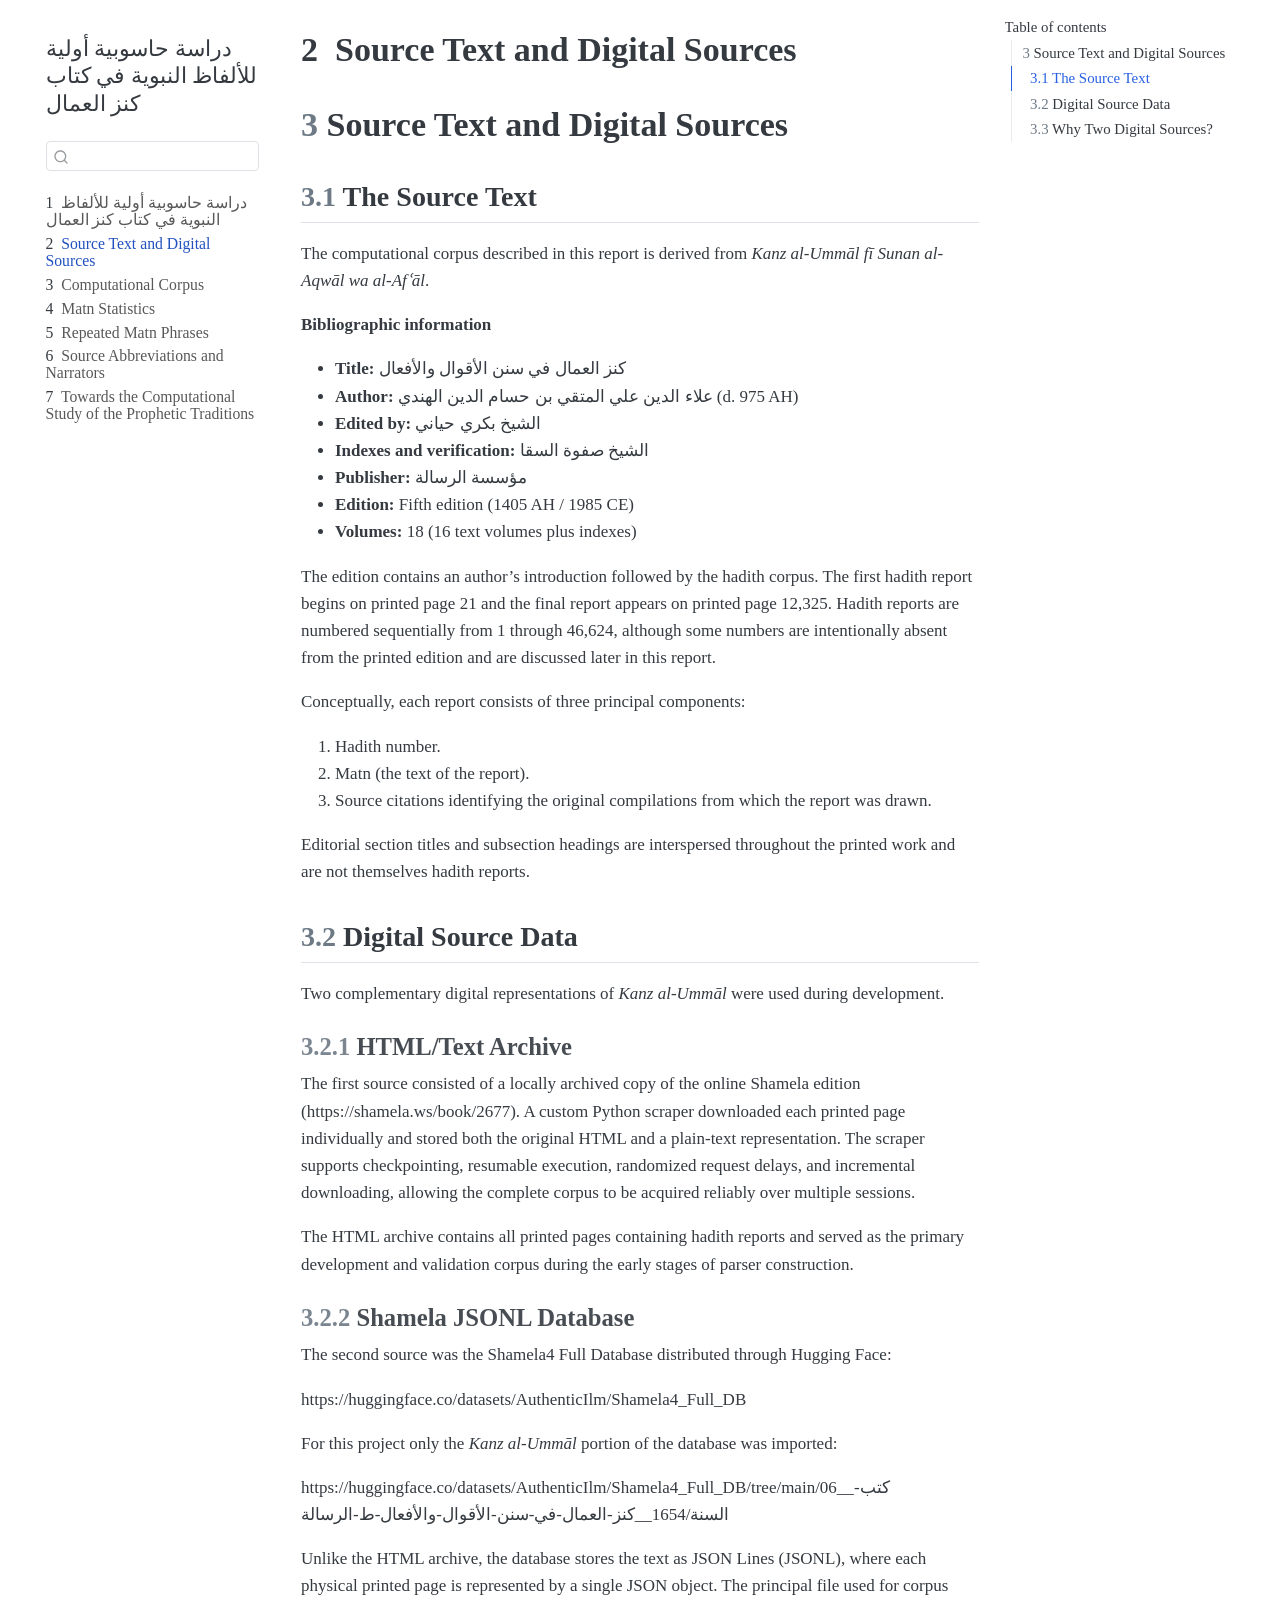
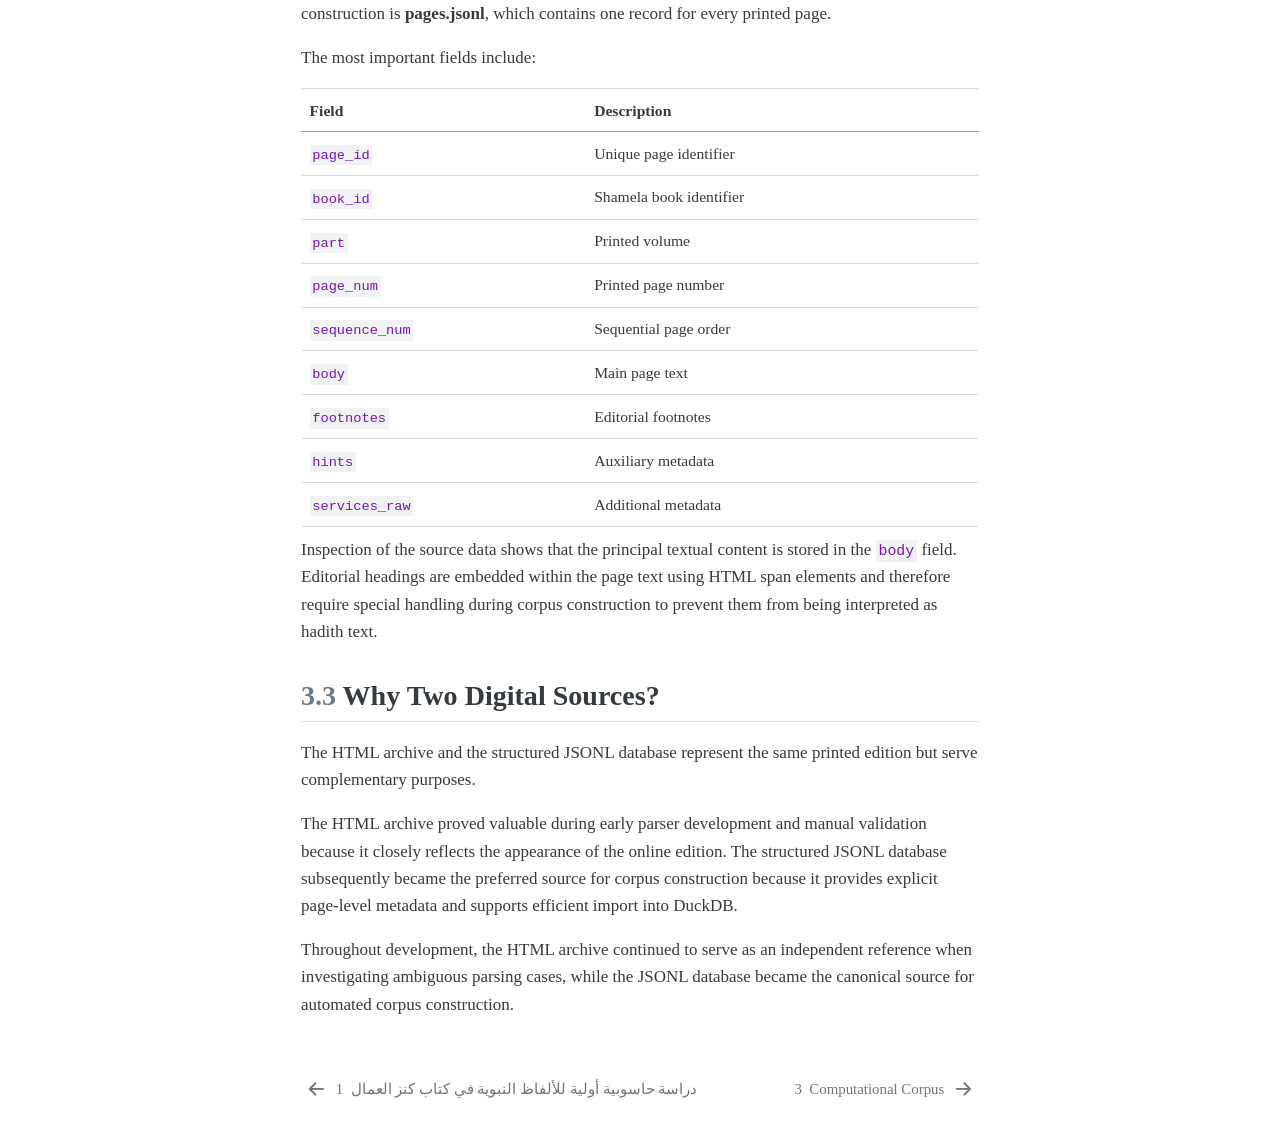
==== docs/01_source_text_and_digital_sources.html @ d4271dc7 "Move rendered site to docs with Quarto assets" ====
<!DOCTYPE html>
<html xmlns="http://www.w3.org/1999/xhtml" lang="en" xml:lang="en"><head>

<meta charset="utf-8">
<meta name="generator" content="quarto-1.9.37">

<meta name="viewport" content="width=device-width, initial-scale=1.0, user-scalable=yes">


<title>2&nbsp; Source Text and Digital Sources – دراسة حاسوبية أولية للألفاظ النبوية في كتاب كنز العمال</title>
<style>
/* Default styles provided by pandoc.
** See https://pandoc.org/MANUAL.html#variables-for-html for config info.
*/
code{white-space: pre-wrap;}
span.smallcaps{font-variant: small-caps;}
div.columns{display: flex; gap: min(4vw, 1.5em);}
div.column{flex: auto; overflow-x: auto;}
div.hanging-indent{margin-left: 1.5em; text-indent: -1.5em;}
ul.task-list{list-style: none;}
ul.task-list li input[type="checkbox"] {
  width: 0.8em;
  margin: 0 0.8em 0.2em -1em; /* quarto-specific, see https://github.com/quarto-dev/quarto-cli/issues/4556 */ 
  vertical-align: middle;
}
</style>


<script src="site_libs/quarto-nav/quarto-nav.js"></script>
<script src="site_libs/quarto-nav/headroom.min.js"></script>
<script src="site_libs/clipboard/clipboard.min.js"></script>
<script src="site_libs/quarto-search/autocomplete.umd.js"></script>
<script src="site_libs/quarto-search/fuse.min.js"></script>
<script src="site_libs/quarto-search/quarto-search.js"></script>
<meta name="quarto:offset" content="./">
<link href="./02_computational_corpus.html" rel="next">
<link href="./index.html" rel="prev">
<script src="site_libs/quarto-html/quarto.js" type="module"></script>
<script src="site_libs/quarto-html/tabsets/tabsets.js" type="module"></script>
<script src="site_libs/quarto-html/popper.min.js"></script>
<script src="site_libs/quarto-html/tippy.umd.min.js"></script>
<script src="site_libs/quarto-html/anchor.min.js"></script>
<link href="site_libs/quarto-html/tippy.css" rel="stylesheet">
<link href="site_libs/quarto-html/quarto-syntax-highlighting-7f8f88aac4f3542376d5c11b86a4c14d.css" rel="stylesheet" id="quarto-text-highlighting-styles">
<script src="site_libs/bootstrap/bootstrap.min.js"></script>
<link href="site_libs/bootstrap/bootstrap-icons.css" rel="stylesheet">
<link href="site_libs/bootstrap/bootstrap-9e3e5b9121e68b3f077afb32f2c64d95.min.css" rel="stylesheet" append-hash="true" id="quarto-bootstrap" data-mode="light">
<script id="quarto-search-options" type="application/json">{
  "location": "sidebar",
  "copy-button": false,
  "collapse-after": 3,
  "panel-placement": "start",
  "type": "textbox",
  "limit": 50,
  "keyboard-shortcut": [
    "f",
    "/",
    "s"
  ],
  "show-item-context": false,
  "language": {
    "search-no-results-text": "No results",
    "search-matching-documents-text": "matching documents",
    "search-copy-link-title": "Copy link to search",
    "search-hide-matches-text": "Hide additional matches",
    "search-more-match-text": "more match in this document",
    "search-more-matches-text": "more matches in this document",
    "search-clear-button-title": "Clear",
    "search-text-placeholder": "",
    "search-detached-cancel-button-title": "Cancel",
    "search-submit-button-title": "Submit",
    "search-label": "Search"
  }
}</script>


<link rel="stylesheet" href="styles.css">
</head>

<body class="nav-sidebar floating quarto-light">

<div id="quarto-search-results"></div>
  <header id="quarto-header" class="headroom fixed-top">
  <nav class="quarto-secondary-nav">
    <div class="container-fluid d-flex">
      <button type="button" class="quarto-btn-toggle btn" data-bs-toggle="collapse" role="button" data-bs-target=".quarto-sidebar-collapse-item" aria-controls="quarto-sidebar" aria-expanded="false" aria-label="Toggle sidebar navigation" onclick="if (window.quartoToggleHeadroom) { window.quartoToggleHeadroom(); }">
        <i class="bi bi-layout-text-sidebar-reverse"></i>
      </button>
        <nav class="quarto-page-breadcrumbs" aria-label="breadcrumb"><ol class="breadcrumb"><li class="breadcrumb-item"><a href="./01_source_text_and_digital_sources.html"><span class="chapter-number">2</span>&nbsp; <span class="chapter-title">Source Text and Digital Sources</span></a></li></ol></nav>
        <a class="flex-grow-1" role="navigation" data-bs-toggle="collapse" data-bs-target=".quarto-sidebar-collapse-item" aria-controls="quarto-sidebar" aria-expanded="false" aria-label="Toggle sidebar navigation" onclick="if (window.quartoToggleHeadroom) { window.quartoToggleHeadroom(); }">      
        </a>
      <button type="button" class="btn quarto-search-button" aria-label="Search" onclick="window.quartoOpenSearch();">
        <i class="bi bi-search"></i>
      </button>
    </div>
  </nav>
</header>
<!-- content -->
<div id="quarto-content" class="quarto-container page-columns page-rows-contents page-layout-article">
<!-- sidebar -->
  <nav id="quarto-sidebar" class="sidebar collapse collapse-horizontal quarto-sidebar-collapse-item sidebar-navigation floating overflow-auto">
    <div class="pt-lg-2 mt-2 text-left sidebar-header">
    <div class="sidebar-title mb-0 py-0">
      <a href="./">دراسة حاسوبية أولية للألفاظ النبوية في كتاب كنز العمال</a> 
    </div>
      </div>
        <div class="mt-2 flex-shrink-0 align-items-center">
        <div class="sidebar-search">
        <div id="quarto-search" class="" title="Search"></div>
        </div>
        </div>
    <div class="sidebar-menu-container"> 
    <ul class="list-unstyled mt-1">
        <li class="sidebar-item">
  <div class="sidebar-item-container"> 
  <a href="./index.html" class="sidebar-item-text sidebar-link">
 <span class="menu-text"><span class="chapter-number">1</span>&nbsp; <span class="chapter-title">دراسة حاسوبية أولية للألفاظ النبوية في كتاب كنز العمال</span></span></a>
  </div>
</li>
        <li class="sidebar-item">
  <div class="sidebar-item-container"> 
  <a href="./01_source_text_and_digital_sources.html" class="sidebar-item-text sidebar-link active">
 <span class="menu-text"><span class="chapter-number">2</span>&nbsp; <span class="chapter-title">Source Text and Digital Sources</span></span></a>
  </div>
</li>
        <li class="sidebar-item">
  <div class="sidebar-item-container"> 
  <a href="./02_computational_corpus.html" class="sidebar-item-text sidebar-link">
 <span class="menu-text"><span class="chapter-number">3</span>&nbsp; <span class="chapter-title">Computational Corpus</span></span></a>
  </div>
</li>
        <li class="sidebar-item">
  <div class="sidebar-item-container"> 
  <a href="./03_matn_stats.html" class="sidebar-item-text sidebar-link">
 <span class="menu-text"><span class="chapter-number">4</span>&nbsp; <span class="chapter-title">Matn Statistics</span></span></a>
  </div>
</li>
        <li class="sidebar-item">
  <div class="sidebar-item-container"> 
  <a href="./04_repeated_phrases.html" class="sidebar-item-text sidebar-link">
 <span class="menu-text"><span class="chapter-number">5</span>&nbsp; <span class="chapter-title">Repeated Matn Phrases</span></span></a>
  </div>
</li>
        <li class="sidebar-item">
  <div class="sidebar-item-container"> 
  <a href="./05_source_narrator.html" class="sidebar-item-text sidebar-link">
 <span class="menu-text"><span class="chapter-number">6</span>&nbsp; <span class="chapter-title">Source Abbreviations and Narrators</span></span></a>
  </div>
</li>
        <li class="sidebar-item">
  <div class="sidebar-item-container"> 
  <a href="./06_towards_computational_study_prophetic_traditions.html" class="sidebar-item-text sidebar-link">
 <span class="menu-text"><span class="chapter-number">7</span>&nbsp; <span class="chapter-title">Towards the Computational Study of the Prophetic Traditions</span></span></a>
  </div>
</li>
    </ul>
    </div>
</nav>
<div id="quarto-sidebar-glass" class="quarto-sidebar-collapse-item" data-bs-toggle="collapse" data-bs-target=".quarto-sidebar-collapse-item"></div>
<!-- margin-sidebar -->
    <div id="quarto-margin-sidebar" class="sidebar margin-sidebar">
        <nav id="TOC" role="doc-toc" class="toc-active">
    <h2 id="toc-title">Table of contents</h2>
   
  <ul>
  <li><a href="#source-text-and-digital-sources" id="toc-source-text-and-digital-sources" class="nav-link active" data-scroll-target="#source-text-and-digital-sources"><span class="header-section-number">3</span> Source Text and Digital Sources</a>
  <ul class="collapse">
  <li><a href="#the-source-text" id="toc-the-source-text" class="nav-link" data-scroll-target="#the-source-text"><span class="header-section-number">3.1</span> The Source Text</a></li>
  <li><a href="#digital-source-data" id="toc-digital-source-data" class="nav-link" data-scroll-target="#digital-source-data"><span class="header-section-number">3.2</span> Digital Source Data</a>
  <ul class="collapse">
  <li><a href="#htmltext-archive" id="toc-htmltext-archive" class="nav-link" data-scroll-target="#htmltext-archive"><span class="header-section-number">3.2.1</span> HTML/Text Archive</a></li>
  <li><a href="#shamela-jsonl-database" id="toc-shamela-jsonl-database" class="nav-link" data-scroll-target="#shamela-jsonl-database"><span class="header-section-number">3.2.2</span> Shamela JSONL Database</a></li>
  </ul></li>
  <li><a href="#why-two-digital-sources" id="toc-why-two-digital-sources" class="nav-link" data-scroll-target="#why-two-digital-sources"><span class="header-section-number">3.3</span> Why Two Digital Sources?</a></li>
  </ul></li>
  </ul>
</nav>
    </div>
<!-- main -->
<main class="content" id="quarto-document-content">

<header id="title-block-header" class="quarto-title-block default">
<div class="quarto-title">
<h1 class="title"><span class="chapter-number">2</span>&nbsp; <span class="chapter-title">Source Text and Digital Sources</span></h1>
</div>



<div class="quarto-title-meta">

    
  
    
  </div>
  


</header>


<section id="source-text-and-digital-sources" class="level1" data-number="3">
<h1 data-number="3"><span class="header-section-number">3</span> Source Text and Digital Sources</h1>
<section id="the-source-text" class="level2" data-number="3.1">
<h2 data-number="3.1" class="anchored" data-anchor-id="the-source-text"><span class="header-section-number">3.1</span> The Source Text</h2>
<p>The computational corpus described in this report is derived from <em>Kanz al-Ummāl fī Sunan al-Aqwāl wa al-Afʿāl</em>.</p>
<p><strong>Bibliographic information</strong></p>
<ul>
<li><strong>Title:</strong> كنز العمال في سنن الأقوال والأفعال</li>
<li><strong>Author:</strong> علاء الدين علي المتقي بن حسام الدين الهندي (d.&nbsp;975 AH)</li>
<li><strong>Edited by:</strong> الشيخ بكري حياني</li>
<li><strong>Indexes and verification:</strong> الشيخ صفوة السقا</li>
<li><strong>Publisher:</strong> مؤسسة الرسالة</li>
<li><strong>Edition:</strong> Fifth edition (1405 AH / 1985 CE)</li>
<li><strong>Volumes:</strong> 18 (16 text volumes plus indexes)</li>
</ul>
<p>The edition contains an author’s introduction followed by the hadith corpus. The first hadith report begins on printed page 21 and the final report appears on printed page 12,325. Hadith reports are numbered sequentially from 1 through 46,624, although some numbers are intentionally absent from the printed edition and are discussed later in this report.</p>
<p>Conceptually, each report consists of three principal components:</p>
<ol type="1">
<li>Hadith number.</li>
<li>Matn (the text of the report).</li>
<li>Source citations identifying the original compilations from which the report was drawn.</li>
</ol>
<p>Editorial section titles and subsection headings are interspersed throughout the printed work and are not themselves hadith reports.</p>
</section>
<section id="digital-source-data" class="level2" data-number="3.2">
<h2 data-number="3.2" class="anchored" data-anchor-id="digital-source-data"><span class="header-section-number">3.2</span> Digital Source Data</h2>
<p>Two complementary digital representations of <em>Kanz al-Ummāl</em> were used during development.</p>
<section id="htmltext-archive" class="level3" data-number="3.2.1">
<h3 data-number="3.2.1" class="anchored" data-anchor-id="htmltext-archive"><span class="header-section-number">3.2.1</span> HTML/Text Archive</h3>
<p>The first source consisted of a locally archived copy of the online Shamela edition (https://shamela.ws/book/2677). A custom Python scraper downloaded each printed page individually and stored both the original HTML and a plain-text representation. The scraper supports checkpointing, resumable execution, randomized request delays, and incremental downloading, allowing the complete corpus to be acquired reliably over multiple sessions.</p>
<p>The HTML archive contains all printed pages containing hadith reports and served as the primary development and validation corpus during the early stages of parser construction.</p>
</section>
<section id="shamela-jsonl-database" class="level3" data-number="3.2.2">
<h3 data-number="3.2.2" class="anchored" data-anchor-id="shamela-jsonl-database"><span class="header-section-number">3.2.2</span> Shamela JSONL Database</h3>
<p>The second source was the Shamela4 Full Database distributed through Hugging Face:</p>
<p>https://huggingface.co/datasets/AuthenticIlm/Shamela4_Full_DB</p>
<p>For this project only the <em>Kanz al-Ummāl</em> portion of the database was imported:</p>
<p>https://huggingface.co/datasets/AuthenticIlm/Shamela4_Full_DB/tree/main/06__كتب-السنة/1654__كنز-العمال-في-سنن-الأقوال-والأفعال-ط-الرسالة</p>
<p>Unlike the HTML archive, the database stores the text as JSON Lines (JSONL), where each physical printed page is represented by a single JSON object. The principal file used for corpus construction is <strong>pages.jsonl</strong>, which contains one record for every printed page.</p>
<p>The most important fields include:</p>
<table class="caption-top table">
<thead>
<tr class="header">
<th>Field</th>
<th>Description</th>
</tr>
</thead>
<tbody>
<tr class="odd">
<td><code>page_id</code></td>
<td>Unique page identifier</td>
</tr>
<tr class="even">
<td><code>book_id</code></td>
<td>Shamela book identifier</td>
</tr>
<tr class="odd">
<td><code>part</code></td>
<td>Printed volume</td>
</tr>
<tr class="even">
<td><code>page_num</code></td>
<td>Printed page number</td>
</tr>
<tr class="odd">
<td><code>sequence_num</code></td>
<td>Sequential page order</td>
</tr>
<tr class="even">
<td><code>body</code></td>
<td>Main page text</td>
</tr>
<tr class="odd">
<td><code>footnotes</code></td>
<td>Editorial footnotes</td>
</tr>
<tr class="even">
<td><code>hints</code></td>
<td>Auxiliary metadata</td>
</tr>
<tr class="odd">
<td><code>services_raw</code></td>
<td>Additional metadata</td>
</tr>
</tbody>
</table>
<p>Inspection of the source data shows that the principal textual content is stored in the <code>body</code> field. Editorial headings are embedded within the page text using HTML span elements and therefore require special handling during corpus construction to prevent them from being interpreted as hadith text.</p>
</section>
</section>
<section id="why-two-digital-sources" class="level2" data-number="3.3">
<h2 data-number="3.3" class="anchored" data-anchor-id="why-two-digital-sources"><span class="header-section-number">3.3</span> Why Two Digital Sources?</h2>
<p>The HTML archive and the structured JSONL database represent the same printed edition but serve complementary purposes.</p>
<p>The HTML archive proved valuable during early parser development and manual validation because it closely reflects the appearance of the online edition. The structured JSONL database subsequently became the preferred source for corpus construction because it provides explicit page-level metadata and supports efficient import into DuckDB.</p>
<p>Throughout development, the HTML archive continued to serve as an independent reference when investigating ambiguous parsing cases, while the JSONL database became the canonical source for automated corpus construction.</p>


</section>
</section>

</main> <!-- /main -->
<script id="quarto-html-after-body" type="application/javascript">
  window.document.addEventListener("DOMContentLoaded", function (event) {
    const icon = "";
    const anchorJS = new window.AnchorJS();
    anchorJS.options = {
      placement: 'right',
      icon: icon
    };
    anchorJS.add('.anchored');
    const isCodeAnnotation = (el) => {
      for (const clz of el.classList) {
        if (clz.startsWith('code-annotation-')) {                     
          return true;
        }
      }
      return false;
    }
    const onCopySuccess = function(e) {
      // button target
      const button = e.trigger;
      // don't keep focus
      button.blur();
      // flash "checked"
      button.classList.add('code-copy-button-checked');
      var currentTitle = button.getAttribute("title");
      button.setAttribute("title", "Copied!");
      let tooltip;
      if (window.bootstrap) {
        button.setAttribute("data-bs-toggle", "tooltip");
        button.setAttribute("data-bs-placement", "left");
        button.setAttribute("data-bs-title", "Copied!");
        tooltip = new bootstrap.Tooltip(button, 
          { trigger: "manual", 
            customClass: "code-copy-button-tooltip",
            offset: [0, -8]});
        tooltip.show();    
      }
      setTimeout(function() {
        if (tooltip) {
          tooltip.hide();
          button.removeAttribute("data-bs-title");
          button.removeAttribute("data-bs-toggle");
          button.removeAttribute("data-bs-placement");
        }
        button.setAttribute("title", currentTitle);
        button.classList.remove('code-copy-button-checked');
      }, 1000);
      // clear code selection
      e.clearSelection();
    }
    const getTextToCopy = function(trigger) {
      const outerScaffold = trigger.parentElement.cloneNode(true);
      const codeEl = outerScaffold.querySelector('code');
      for (const childEl of codeEl.children) {
        if (isCodeAnnotation(childEl)) {
          childEl.remove();
        }
      }
      return codeEl.innerText;
    }
    const clipboard = new window.ClipboardJS('.code-copy-button:not([data-in-quarto-modal])', {
      text: getTextToCopy
    });
    clipboard.on('success', onCopySuccess);
    if (window.document.getElementById('quarto-embedded-source-code-modal')) {
      const clipboardModal = new window.ClipboardJS('.code-copy-button[data-in-quarto-modal]', {
        text: getTextToCopy,
        container: window.document.getElementById('quarto-embedded-source-code-modal')
      });
      clipboardModal.on('success', onCopySuccess);
    }
      var localhostRegex = new RegExp(/^(?:http|https):\/\/localhost\:?[0-9]*\//);
      var mailtoRegex = new RegExp(/^mailto:/);
        var filterRegex = new RegExp('/' + window.location.host + '/');
      var isInternal = (href) => {
          return filterRegex.test(href) || localhostRegex.test(href) || mailtoRegex.test(href);
      }
      // Inspect non-navigation links and adorn them if external
     var links = window.document.querySelectorAll('a[href]:not(.nav-link):not(.navbar-brand):not(.toc-action):not(.sidebar-link):not(.sidebar-item-toggle):not(.pagination-link):not(.no-external):not([aria-hidden]):not(.dropdown-item):not(.quarto-navigation-tool):not(.about-link)');
      for (var i=0; i<links.length; i++) {
        const link = links[i];
        if (!isInternal(link.href)) {
          // undo the damage that might have been done by quarto-nav.js in the case of
          // links that we want to consider external
          if (link.dataset.originalHref !== undefined) {
            link.href = link.dataset.originalHref;
          }
        }
      }
    function tippyHover(el, contentFn, onTriggerFn, onUntriggerFn) {
      const config = {
        allowHTML: true,
        maxWidth: 500,
        delay: 100,
        arrow: false,
        appendTo: function(el) {
            return el.parentElement;
        },
        interactive: true,
        interactiveBorder: 10,
        theme: 'quarto',
        placement: 'bottom-start',
      };
      if (contentFn) {
        config.content = contentFn;
      }
      if (onTriggerFn) {
        config.onTrigger = onTriggerFn;
      }
      if (onUntriggerFn) {
        config.onUntrigger = onUntriggerFn;
      }
      window.tippy(el, config); 
    }
    const noterefs = window.document.querySelectorAll('a[role="doc-noteref"]');
    for (var i=0; i<noterefs.length; i++) {
      const ref = noterefs[i];
      tippyHover(ref, function() {
        // use id or data attribute instead here
        let href = ref.getAttribute('data-footnote-href') || ref.getAttribute('href');
        try { href = new URL(href).hash; } catch {}
        const id = href.replace(/^#\/?/, "");
        const note = window.document.getElementById(id);
        if (note) {
          return note.innerHTML;
        } else {
          return "";
        }
      });
    }
    const xrefs = window.document.querySelectorAll('a.quarto-xref');
    const processXRef = (id, note) => {
      // Strip column container classes
      const stripColumnClz = (el) => {
        el.classList.remove("page-full", "page-columns");
        if (el.children) {
          for (const child of el.children) {
            stripColumnClz(child);
          }
        }
      }
      stripColumnClz(note)
      if (id === null || id.startsWith('sec-')) {
        // Special case sections, only their first couple elements
        const container = document.createElement("div");
        if (note.children && note.children.length > 2) {
          container.appendChild(note.children[0].cloneNode(true));
          for (let i = 1; i < note.children.length; i++) {
            const child = note.children[i];
            if (child.tagName === "P" && child.innerText === "") {
              continue;
            } else {
              container.appendChild(child.cloneNode(true));
              break;
            }
          }
          if (window.Quarto?.typesetMath) {
            window.Quarto.typesetMath(container);
          }
          return container.innerHTML
        } else {
          if (window.Quarto?.typesetMath) {
            window.Quarto.typesetMath(note);
          }
          return note.innerHTML;
        }
      } else {
        // Remove any anchor links if they are present
        const anchorLink = note.querySelector('a.anchorjs-link');
        if (anchorLink) {
          anchorLink.remove();
        }
        if (window.Quarto?.typesetMath) {
          window.Quarto.typesetMath(note);
        }
        if (note.classList.contains("callout")) {
          return note.outerHTML;
        } else {
          return note.innerHTML;
        }
      }
    }
    for (var i=0; i<xrefs.length; i++) {
      const xref = xrefs[i];
      tippyHover(xref, undefined, function(instance) {
        instance.disable();
        let url = xref.getAttribute('href');
        let hash = undefined; 
        if (url.startsWith('#')) {
          hash = url;
        } else {
          try { hash = new URL(url).hash; } catch {}
        }
        if (hash) {
          const id = hash.replace(/^#\/?/, "");
          const note = window.document.getElementById(id);
          if (note !== null) {
            try {
              const html = processXRef(id, note.cloneNode(true));
              instance.setContent(html);
            } finally {
              instance.enable();
              instance.show();
            }
          } else {
            // See if we can fetch this
            fetch(url.split('#')[0])
            .then(res => res.text())
            .then(html => {
              const parser = new DOMParser();
              const htmlDoc = parser.parseFromString(html, "text/html");
              const note = htmlDoc.getElementById(id);
              if (note !== null) {
                const html = processXRef(id, note);
                instance.setContent(html);
              } 
            }).finally(() => {
              instance.enable();
              instance.show();
            });
          }
        } else {
          // See if we can fetch a full url (with no hash to target)
          // This is a special case and we should probably do some content thinning / targeting
          fetch(url)
          .then(res => res.text())
          .then(html => {
            const parser = new DOMParser();
            const htmlDoc = parser.parseFromString(html, "text/html");
            const note = htmlDoc.querySelector('main.content');
            if (note !== null) {
              // This should only happen for chapter cross references
              // (since there is no id in the URL)
              // remove the first header
              if (note.children.length > 0 && note.children[0].tagName === "HEADER") {
                note.children[0].remove();
              }
              const html = processXRef(null, note);
              instance.setContent(html);
            } 
          }).finally(() => {
            instance.enable();
            instance.show();
          });
        }
      }, function(instance) {
      });
    }
        let selectedAnnoteEl;
        const selectorForAnnotation = ( cell, annotation) => {
          let cellAttr = 'data-code-cell="' + cell + '"';
          let lineAttr = 'data-code-annotation="' +  annotation + '"';
          const selector = 'span[' + cellAttr + '][' + lineAttr + ']';
          return selector;
        }
        const selectCodeLines = (annoteEl) => {
          const doc = window.document;
          const targetCell = annoteEl.getAttribute("data-target-cell");
          const targetAnnotation = annoteEl.getAttribute("data-target-annotation");
          const annoteSpan = window.document.querySelector(selectorForAnnotation(targetCell, targetAnnotation));
          const lines = annoteSpan.getAttribute("data-code-lines").split(",");
          const lineIds = lines.map((line) => {
            return targetCell + "-" + line;
          })
          let top = null;
          let height = null;
          let parent = null;
          if (lineIds.length > 0) {
              //compute the position of the single el (top and bottom and make a div)
              const el = window.document.getElementById(lineIds[0]);
              top = el.offsetTop;
              height = el.offsetHeight;
              parent = el.parentElement.parentElement;
            if (lineIds.length > 1) {
              const lastEl = window.document.getElementById(lineIds[lineIds.length - 1]);
              const bottom = lastEl.offsetTop + lastEl.offsetHeight;
              height = bottom - top;
            }
            if (top !== null && height !== null && parent !== null) {
              // cook up a div (if necessary) and position it 
              let div = window.document.getElementById("code-annotation-line-highlight");
              if (div === null) {
                div = window.document.createElement("div");
                div.setAttribute("id", "code-annotation-line-highlight");
                div.style.position = 'absolute';
                parent.appendChild(div);
              }
              div.style.top = top - 2 + "px";
              div.style.height = height + 4 + "px";
              div.style.left = 0;
              let gutterDiv = window.document.getElementById("code-annotation-line-highlight-gutter");
              if (gutterDiv === null) {
                gutterDiv = window.document.createElement("div");
                gutterDiv.setAttribute("id", "code-annotation-line-highlight-gutter");
                gutterDiv.style.position = 'absolute';
                const codeCell = window.document.getElementById(targetCell);
                const gutter = codeCell.querySelector('.code-annotation-gutter');
                gutter.appendChild(gutterDiv);
              }
              gutterDiv.style.top = top - 2 + "px";
              gutterDiv.style.height = height + 4 + "px";
            }
            selectedAnnoteEl = annoteEl;
          }
        };
        const unselectCodeLines = () => {
          const elementsIds = ["code-annotation-line-highlight", "code-annotation-line-highlight-gutter"];
          elementsIds.forEach((elId) => {
            const div = window.document.getElementById(elId);
            if (div) {
              div.remove();
            }
          });
          selectedAnnoteEl = undefined;
        };
          // Handle positioning of the toggle
      window.addEventListener(
        "resize",
        throttle(() => {
          elRect = undefined;
          if (selectedAnnoteEl) {
            selectCodeLines(selectedAnnoteEl);
          }
        }, 10)
      );
      function throttle(fn, ms) {
      let throttle = false;
      let timer;
        return (...args) => {
          if(!throttle) { // first call gets through
              fn.apply(this, args);
              throttle = true;
          } else { // all the others get throttled
              if(timer) clearTimeout(timer); // cancel #2
              timer = setTimeout(() => {
                fn.apply(this, args);
                timer = throttle = false;
              }, ms);
          }
        };
      }
        // Attach click handler to the DT
        const annoteDls = window.document.querySelectorAll('dt[data-target-cell]');
        for (const annoteDlNode of annoteDls) {
          annoteDlNode.addEventListener('click', (event) => {
            const clickedEl = event.target;
            if (clickedEl !== selectedAnnoteEl) {
              unselectCodeLines();
              const activeEl = window.document.querySelector('dt[data-target-cell].code-annotation-active');
              if (activeEl) {
                activeEl.classList.remove('code-annotation-active');
              }
              selectCodeLines(clickedEl);
              clickedEl.classList.add('code-annotation-active');
            } else {
              // Unselect the line
              unselectCodeLines();
              clickedEl.classList.remove('code-annotation-active');
            }
          });
        }
    const findCites = (el) => {
      const parentEl = el.parentElement;
      if (parentEl) {
        const cites = parentEl.dataset.cites;
        if (cites) {
          return {
            el,
            cites: cites.split(' ')
          };
        } else {
          return findCites(el.parentElement)
        }
      } else {
        return undefined;
      }
    };
    var bibliorefs = window.document.querySelectorAll('a[role="doc-biblioref"]');
    for (var i=0; i<bibliorefs.length; i++) {
      const ref = bibliorefs[i];
      const citeInfo = findCites(ref);
      if (citeInfo) {
        tippyHover(citeInfo.el, function() {
          var popup = window.document.createElement('div');
          citeInfo.cites.forEach(function(cite) {
            var citeDiv = window.document.createElement('div');
            citeDiv.classList.add('hanging-indent');
            citeDiv.classList.add('csl-entry');
            var biblioDiv = window.document.getElementById('ref-' + cite);
            if (biblioDiv) {
              citeDiv.innerHTML = biblioDiv.innerHTML;
            }
            popup.appendChild(citeDiv);
          });
          return popup.innerHTML;
        });
      }
    }
  });
  </script>
<nav class="page-navigation">
  <div class="nav-page nav-page-previous">
      <a href="./index.html" class="pagination-link" aria-label="دراسة حاسوبية أولية للألفاظ النبوية في كتاب كنز العمال">
        <i class="bi bi-arrow-left-short"></i> <span class="nav-page-text"><span class="chapter-number">1</span>&nbsp; <span class="chapter-title">دراسة حاسوبية أولية للألفاظ النبوية في كتاب كنز العمال</span></span>
      </a>          
  </div>
  <div class="nav-page nav-page-next">
      <a href="./02_computational_corpus.html" class="pagination-link" aria-label="Computational Corpus">
        <span class="nav-page-text"><span class="chapter-number">3</span>&nbsp; <span class="chapter-title">Computational Corpus</span></span> <i class="bi bi-arrow-right-short"></i>
      </a>
  </div>
</nav>
</div> <!-- /content -->




</body></html>
---- docs/site_libs/quarto-html/tippy.css ----
.tippy-box[data-animation=fade][data-state=hidden]{opacity:0}[data-tippy-root]{max-width:calc(100vw - 10px)}.tippy-box{position:relative;background-color:#333;color:#fff;border-radius:4px;font-size:14px;line-height:1.4;white-space:normal;outline:0;transition-property:transform,visibility,opacity}.tippy-box[data-placement^=top]>.tippy-arrow{bottom:0}.tippy-box[data-placement^=top]>.tippy-arrow:before{bottom:-7px;left:0;border-width:8px 8px 0;border-top-color:initial;transform-origin:center top}.tippy-box[data-placement^=bottom]>.tippy-arrow{top:0}.tippy-box[data-placement^=bottom]>.tippy-arrow:before{top:-7px;left:0;border-width:0 8px 8px;border-bottom-color:initial;transform-origin:center bottom}.tippy-box[data-placement^=left]>.tippy-arrow{right:0}.tippy-box[data-placement^=left]>.tippy-arrow:before{border-width:8px 0 8px 8px;border-left-color:initial;right:-7px;transform-origin:center left}.tippy-box[data-placement^=right]>.tippy-arrow{left:0}.tippy-box[data-placement^=right]>.tippy-arrow:before{left:-7px;border-width:8px 8px 8px 0;border-right-color:initial;transform-origin:center right}.tippy-box[data-inertia][data-state=visible]{transition-timing-function:cubic-bezier(.54,1.5,.38,1.11)}.tippy-arrow{width:16px;height:16px;color:#333}.tippy-arrow:before{content:"";position:absolute;border-color:transparent;border-style:solid}.tippy-content{position:relative;padding:5px 9px;z-index:1}
---- docs/site_libs/quarto-html/quarto-syntax-highlighting-7f8f88aac4f3542376d5c11b86a4c14d.css ----
/* quarto syntax highlight colors */
:root {
  --quarto-hl-ot-color: #003B4F;
  --quarto-hl-at-color: #657422;
  --quarto-hl-ss-color: #20794D;
  --quarto-hl-an-color: #5E5E5E;
  --quarto-hl-fu-color: #4758AB;
  --quarto-hl-st-color: #20794D;
  --quarto-hl-cf-color: #003B4F;
  --quarto-hl-op-color: #5E5E5E;
  --quarto-hl-er-color: #AD0000;
  --quarto-hl-bn-color: #AD0000;
  --quarto-hl-al-color: #AD0000;
  --quarto-hl-va-color: #111111;
  --quarto-hl-bu-color: inherit;
  --quarto-hl-ex-color: inherit;
  --quarto-hl-pp-color: #AD0000;
  --quarto-hl-in-color: #5E5E5E;
  --quarto-hl-vs-color: #20794D;
  --quarto-hl-wa-color: #5E5E5E;
  --quarto-hl-do-color: #5E5E5E;
  --quarto-hl-im-color: #00769E;
  --quarto-hl-ch-color: #20794D;
  --quarto-hl-dt-color: #AD0000;
  --quarto-hl-fl-color: #AD0000;
  --quarto-hl-co-color: #5E5E5E;
  --quarto-hl-cv-color: #5E5E5E;
  --quarto-hl-cn-color: #8f5902;
  --quarto-hl-sc-color: #5E5E5E;
  --quarto-hl-dv-color: #AD0000;
  --quarto-hl-kw-color: #003B4F;
}

/* other quarto variables */
:root {
  --quarto-font-monospace: SFMono-Regular, Menlo, Monaco, Consolas, "Liberation Mono", "Courier New", monospace;
}

/* syntax highlight based on Pandoc's rules */
pre > code.sourceCode > span {
  color: #003B4F;
}

code.sourceCode > span {
  color: #003B4F;
}

div.sourceCode,
div.sourceCode pre.sourceCode {
  color: #003B4F;
}

/* Normal */
code span {
  color: #003B4F;
}

/* Alert */
code span.al {
  color: #AD0000;
  font-style: inherit;
}

/* Annotation */
code span.an {
  color: #5E5E5E;
  font-style: inherit;
}

/* Attribute */
code span.at {
  color: #657422;
  font-style: inherit;
}

/* BaseN */
code span.bn {
  color: #AD0000;
  font-style: inherit;
}

/* BuiltIn */
code span.bu {
  font-style: inherit;
}

/* ControlFlow */
code span.cf {
  color: #003B4F;
  font-weight: bold;
  font-style: inherit;
}

/* Char */
code span.ch {
  color: #20794D;
  font-style: inherit;
}

/* Constant */
code span.cn {
  color: #8f5902;
  font-style: inherit;
}

/* Comment */
code span.co {
  color: #5E5E5E;
  font-style: inherit;
}

/* CommentVar */
code span.cv {
  color: #5E5E5E;
  font-style: italic;
}

/* Documentation */
code span.do {
  color: #5E5E5E;
  font-style: italic;
}

/* DataType */
code span.dt {
  color: #AD0000;
  font-style: inherit;
}

/* DecVal */
code span.dv {
  color: #AD0000;
  font-style: inherit;
}

/* Error */
code span.er {
  color: #AD0000;
  font-style: inherit;
}

/* Extension */
code span.ex {
  font-style: inherit;
}

/* Float */
code span.fl {
  color: #AD0000;
  font-style: inherit;
}

/* Function */
code span.fu {
  color: #4758AB;
  font-style: inherit;
}

/* Import */
code span.im {
  color: #00769E;
  font-style: inherit;
}

/* Information */
code span.in {
  color: #5E5E5E;
  font-style: inherit;
}

/* Keyword */
code span.kw {
  color: #003B4F;
  font-weight: bold;
  font-style: inherit;
}

/* Operator */
code span.op {
  color: #5E5E5E;
  font-style: inherit;
}

/* Other */
code span.ot {
  color: #003B4F;
  font-style: inherit;
}

/* Preprocessor */
code span.pp {
  color: #AD0000;
  font-style: inherit;
}

/* SpecialChar */
code span.sc {
  color: #5E5E5E;
  font-style: inherit;
}

/* SpecialString */
code span.ss {
  color: #20794D;
  font-style: inherit;
}

/* String */
code span.st {
  color: #20794D;
  font-style: inherit;
}

/* Variable */
code span.va {
  color: #111111;
  font-style: inherit;
}

/* VerbatimString */
code span.vs {
  color: #20794D;
  font-style: inherit;
}

/* Warning */
code span.wa {
  color: #5E5E5E;
  font-style: italic;
}

.prevent-inlining {
  content: "</";
}

/*# sourceMappingURL=789ad8cd35626ba772517505b42a116e.css.map */
---- docs/styles.css ----
body {
  font-family: "Times New Roman", "Amiri", serif;
  line-height: 1.6;
}

.arabic, [lang="ar"] {
  font-family: "Amiri", serif;
  direction: rtl;
  text-align: right;
  font-size: 1.15em;
}

table {
  font-size: 0.92em;
}

td, th {
  vertical-align: top;
}
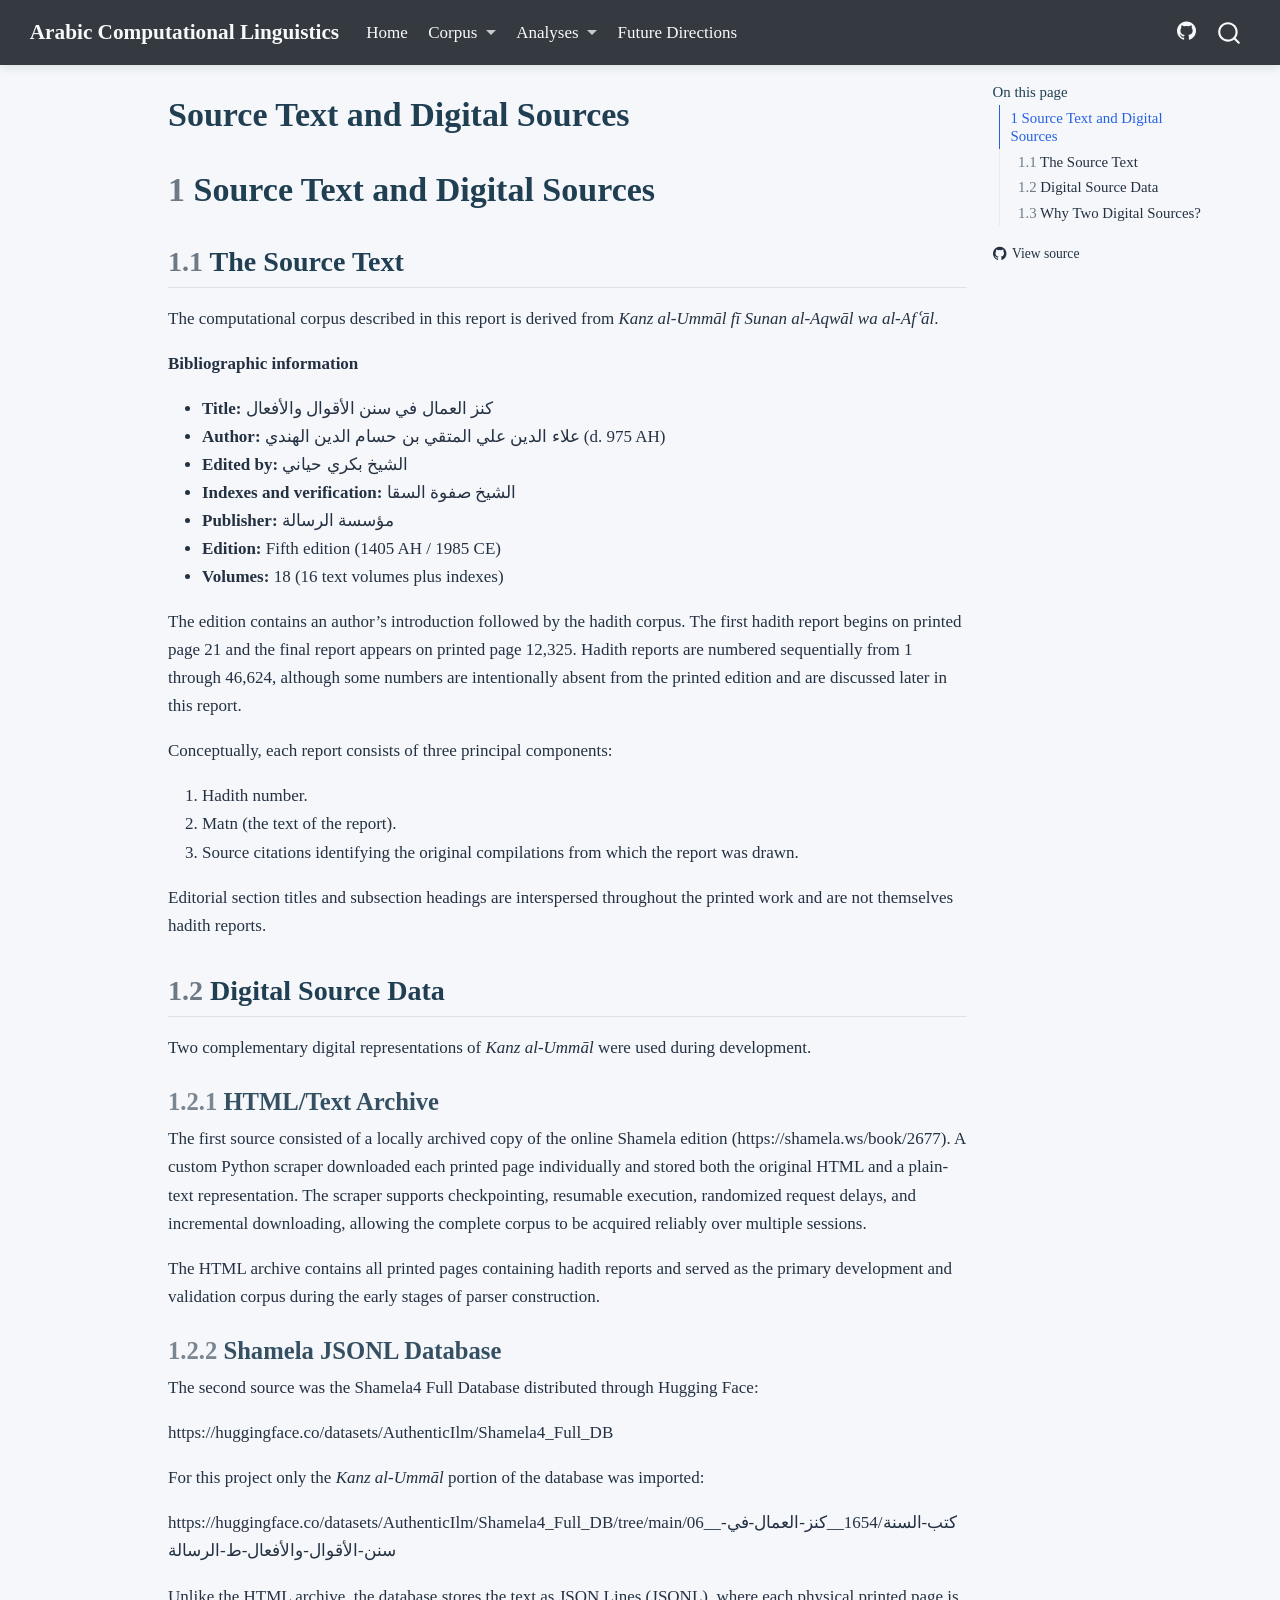
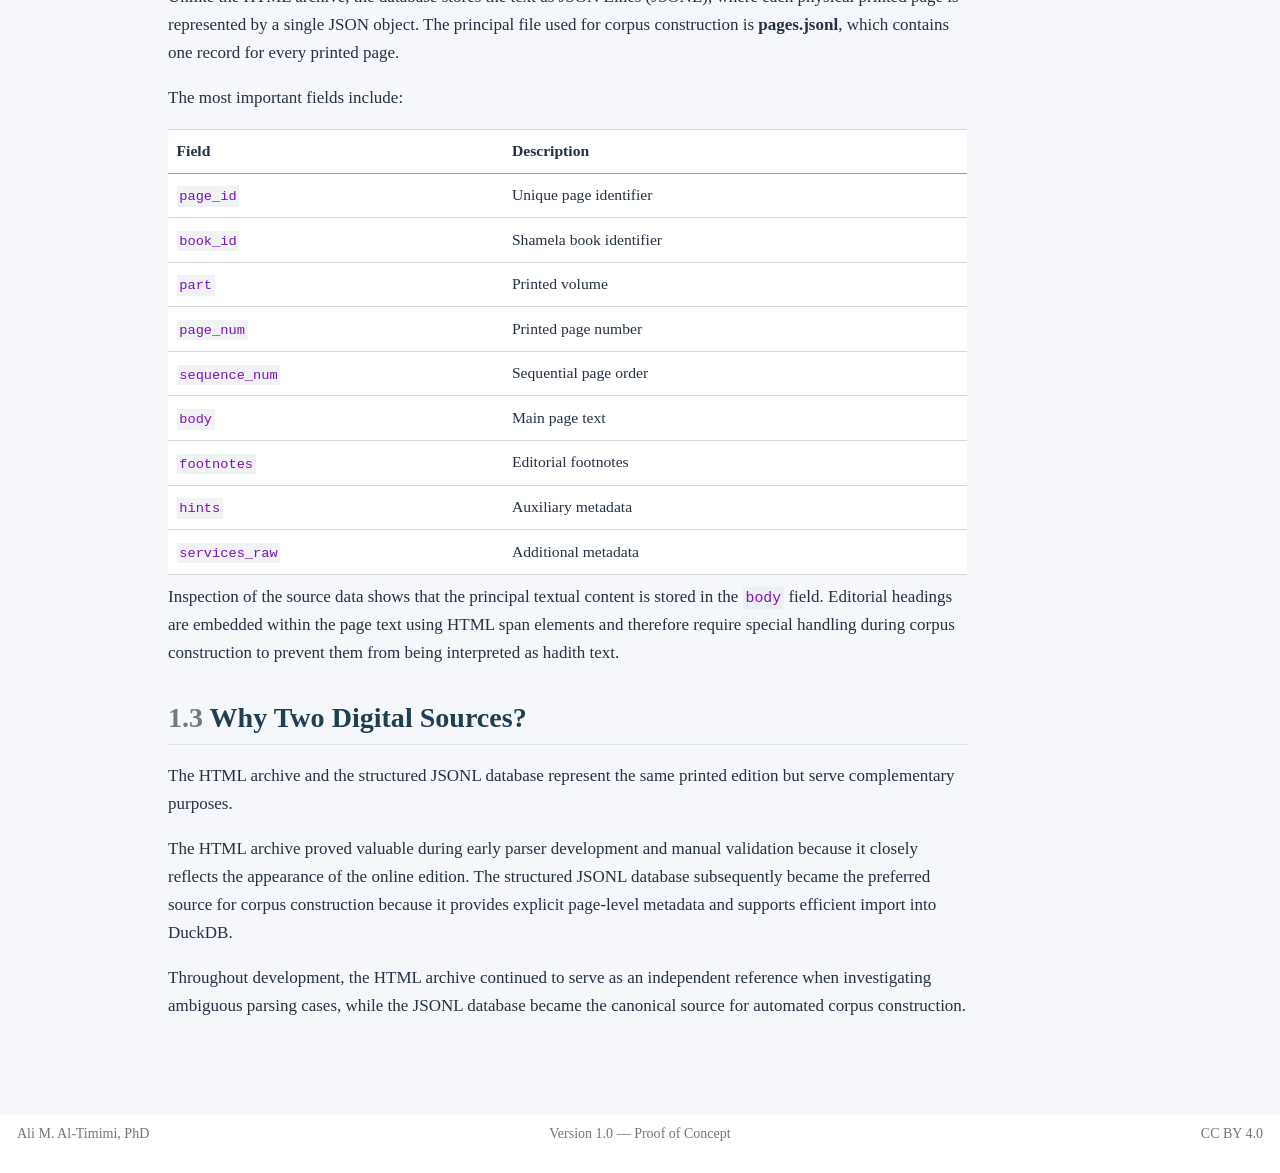
==== commit 63b38f0d: "Redesign site with dashboard layout" ====
--- a/docs/01_source_text_and_digital_sources.html
+++ b/docs/01_source_text_and_digital_sources.html
@@ -2,12 +2,12 @@
 <html xmlns="http://www.w3.org/1999/xhtml" lang="en" xml:lang="en"><head>
 
 <meta charset="utf-8">
-<meta name="generator" content="quarto-1.9.37">
+<meta name="generator" content="quarto-1.9.38">
 
 <meta name="viewport" content="width=device-width, initial-scale=1.0, user-scalable=yes">
 
 
-<title>2&nbsp; Source Text and Digital Sources – دراسة حاسوبية أولية للألفاظ النبوية في كتاب كنز العمال</title>
+<title>Source Text and Digital Sources – Arabic Computational Linguistics</title>
 <style>
 /* Default styles provided by pandoc.
 ** See https://pandoc.org/MANUAL.html#variables-for-html for config info.
@@ -33,24 +33,22 @@
 <script src="site_libs/quarto-search/fuse.min.js"></script>
 <script src="site_libs/quarto-search/quarto-search.js"></script>
 <meta name="quarto:offset" content="./">
-<link href="./02_computational_corpus.html" rel="next">
-<link href="./index.html" rel="prev">
 <script src="site_libs/quarto-html/quarto.js" type="module"></script>
 <script src="site_libs/quarto-html/tabsets/tabsets.js" type="module"></script>
 <script src="site_libs/quarto-html/popper.min.js"></script>
 <script src="site_libs/quarto-html/tippy.umd.min.js"></script>
 <script src="site_libs/quarto-html/anchor.min.js"></script>
 <link href="site_libs/quarto-html/tippy.css" rel="stylesheet">
-<link href="site_libs/quarto-html/quarto-syntax-highlighting-7f8f88aac4f3542376d5c11b86a4c14d.css" rel="stylesheet" id="quarto-text-highlighting-styles">
+<link href="site_libs/quarto-html/quarto-syntax-highlighting-15634bcf2e68342d4ad2dfa704d543f6.css" rel="stylesheet" id="quarto-text-highlighting-styles">
 <script src="site_libs/bootstrap/bootstrap.min.js"></script>
 <link href="site_libs/bootstrap/bootstrap-icons.css" rel="stylesheet">
-<link href="site_libs/bootstrap/bootstrap-9e3e5b9121e68b3f077afb32f2c64d95.min.css" rel="stylesheet" append-hash="true" id="quarto-bootstrap" data-mode="light">
+<link href="site_libs/bootstrap/bootstrap-bb22cb1031d83fa3367499398b846a4e.min.css" rel="stylesheet" append-hash="true" id="quarto-bootstrap" data-mode="light">
 <script id="quarto-search-options" type="application/json">{
-  "location": "sidebar",
+  "location": "navbar",
   "copy-button": false,
   "collapse-after": 3,
-  "panel-placement": "start",
-  "type": "textbox",
+  "panel-placement": "end",
+  "type": "overlay",
   "limit": 50,
   "keyboard-shortcut": [
     "f",
@@ -72,116 +70,113 @@
     "search-label": "Search"
   }
 }</script>
+<style>html{ scroll-behavior: smooth; }</style>
 
 
 <link rel="stylesheet" href="styles.css">
 </head>
 
-<body class="nav-sidebar floating quarto-light">
+<body class="nav-fixed quarto-light">
 
 <div id="quarto-search-results"></div>
   <header id="quarto-header" class="headroom fixed-top">
-  <nav class="quarto-secondary-nav">
-    <div class="container-fluid d-flex">
-      <button type="button" class="quarto-btn-toggle btn" data-bs-toggle="collapse" role="button" data-bs-target=".quarto-sidebar-collapse-item" aria-controls="quarto-sidebar" aria-expanded="false" aria-label="Toggle sidebar navigation" onclick="if (window.quartoToggleHeadroom) { window.quartoToggleHeadroom(); }">
-        <i class="bi bi-layout-text-sidebar-reverse"></i>
-      </button>
-        <nav class="quarto-page-breadcrumbs" aria-label="breadcrumb"><ol class="breadcrumb"><li class="breadcrumb-item"><a href="./01_source_text_and_digital_sources.html"><span class="chapter-number">2</span>&nbsp; <span class="chapter-title">Source Text and Digital Sources</span></a></li></ol></nav>
-        <a class="flex-grow-1" role="navigation" data-bs-toggle="collapse" data-bs-target=".quarto-sidebar-collapse-item" aria-controls="quarto-sidebar" aria-expanded="false" aria-label="Toggle sidebar navigation" onclick="if (window.quartoToggleHeadroom) { window.quartoToggleHeadroom(); }">      
-        </a>
-      <button type="button" class="btn quarto-search-button" aria-label="Search" onclick="window.quartoOpenSearch();">
-        <i class="bi bi-search"></i>
-      </button>
-    </div>
-  </nav>
+    <nav class="navbar navbar-expand-lg " data-bs-theme="dark">
+      <div class="navbar-container container-fluid">
+      <div class="navbar-brand-container mx-auto">
+    <a class="navbar-brand" href="./index.html">
+    <span class="navbar-title">Arabic Computational Linguistics</span>
+    </a>
+  </div>
+            <div id="quarto-search" class="" title="Search"></div>
+          <button class="navbar-toggler" type="button" data-bs-toggle="collapse" data-bs-target="#navbarCollapse" aria-controls="navbarCollapse" role="menu" aria-expanded="false" aria-label="Toggle navigation" onclick="if (window.quartoToggleHeadroom) { window.quartoToggleHeadroom(); }">
+  <span class="navbar-toggler-icon"></span>
+</button>
+          <div class="collapse navbar-collapse" id="navbarCollapse">
+            <ul class="navbar-nav navbar-nav-scroll me-auto">
+  <li class="nav-item">
+    <a class="nav-link" href="./index.html"> 
+<span class="menu-text">Home</span></a>
+  </li>  
+  <li class="nav-item dropdown ">
+    <a class="nav-link dropdown-toggle" href="#" id="nav-menu-corpus" role="link" data-bs-toggle="dropdown" aria-expanded="false">
+ <span class="menu-text">Corpus</span>
+    </a>
+    <ul class="dropdown-menu" aria-labelledby="nav-menu-corpus">    
+        <li>
+    <a class="dropdown-item" href="./01_source_text_and_digital_sources.html">
+ <span class="dropdown-text">Source Text &amp; Digital Sources</span></a>
+  </li>  
+        <li>
+    <a class="dropdown-item" href="./02_computational_corpus.html">
+ <span class="dropdown-text">Computational Corpus</span></a>
+  </li>  
+    </ul>
+  </li>
+  <li class="nav-item dropdown ">
+    <a class="nav-link dropdown-toggle" href="#" id="nav-menu-analyses" role="link" data-bs-toggle="dropdown" aria-expanded="false">
+ <span class="menu-text">Analyses</span>
+    </a>
+    <ul class="dropdown-menu" aria-labelledby="nav-menu-analyses">    
+        <li>
+    <a class="dropdown-item" href="./03_matn_stats.html">
+ <span class="dropdown-text">Matn Statistics</span></a>
+  </li>  
+        <li>
+    <a class="dropdown-item" href="./04_repeated_phrases.html">
+ <span class="dropdown-text">Repeated Phrases</span></a>
+  </li>  
+        <li>
+    <a class="dropdown-item" href="./05_source_narrator.html">
+ <span class="dropdown-text">Sources &amp; Narrators</span></a>
+  </li>  
+    </ul>
+  </li>
+  <li class="nav-item">
+    <a class="nav-link" href="./06_towards_computational_study_prophetic_traditions.html"> 
+<span class="menu-text">Future Directions</span></a>
+  </li>  
+</ul>
+            <ul class="navbar-nav navbar-nav-scroll ms-auto">
+  <li class="nav-item compact">
+    <a class="nav-link" href="https://github.com/ali-altimimi-phd/arabic-computational-linguistics"> <i class="bi bi-github" role="img" aria-label="GitHub repository">
+</i> 
+<span class="menu-text"></span></a>
+  </li>  
+</ul>
+          </div> <!-- /navcollapse -->
+            <div class="quarto-navbar-tools">
+</div>
+      </div> <!-- /container-fluid -->
+    </nav>
 </header>
 <!-- content -->
-<div id="quarto-content" class="quarto-container page-columns page-rows-contents page-layout-article">
+<div id="quarto-content" class="quarto-container page-columns page-rows-contents page-layout-article page-navbar">
 <!-- sidebar -->
-  <nav id="quarto-sidebar" class="sidebar collapse collapse-horizontal quarto-sidebar-collapse-item sidebar-navigation floating overflow-auto">
-    <div class="pt-lg-2 mt-2 text-left sidebar-header">
-    <div class="sidebar-title mb-0 py-0">
-      <a href="./">دراسة حاسوبية أولية للألفاظ النبوية في كتاب كنز العمال</a> 
-    </div>
-      </div>
-        <div class="mt-2 flex-shrink-0 align-items-center">
-        <div class="sidebar-search">
-        <div id="quarto-search" class="" title="Search"></div>
-        </div>
-        </div>
-    <div class="sidebar-menu-container"> 
-    <ul class="list-unstyled mt-1">
-        <li class="sidebar-item">
-  <div class="sidebar-item-container"> 
-  <a href="./index.html" class="sidebar-item-text sidebar-link">
- <span class="menu-text"><span class="chapter-number">1</span>&nbsp; <span class="chapter-title">دراسة حاسوبية أولية للألفاظ النبوية في كتاب كنز العمال</span></span></a>
-  </div>
-</li>
-        <li class="sidebar-item">
-  <div class="sidebar-item-container"> 
-  <a href="./01_source_text_and_digital_sources.html" class="sidebar-item-text sidebar-link active">
- <span class="menu-text"><span class="chapter-number">2</span>&nbsp; <span class="chapter-title">Source Text and Digital Sources</span></span></a>
-  </div>
-</li>
-        <li class="sidebar-item">
-  <div class="sidebar-item-container"> 
-  <a href="./02_computational_corpus.html" class="sidebar-item-text sidebar-link">
- <span class="menu-text"><span class="chapter-number">3</span>&nbsp; <span class="chapter-title">Computational Corpus</span></span></a>
-  </div>
-</li>
-        <li class="sidebar-item">
-  <div class="sidebar-item-container"> 
-  <a href="./03_matn_stats.html" class="sidebar-item-text sidebar-link">
- <span class="menu-text"><span class="chapter-number">4</span>&nbsp; <span class="chapter-title">Matn Statistics</span></span></a>
-  </div>
-</li>
-        <li class="sidebar-item">
-  <div class="sidebar-item-container"> 
-  <a href="./04_repeated_phrases.html" class="sidebar-item-text sidebar-link">
- <span class="menu-text"><span class="chapter-number">5</span>&nbsp; <span class="chapter-title">Repeated Matn Phrases</span></span></a>
-  </div>
-</li>
-        <li class="sidebar-item">
-  <div class="sidebar-item-container"> 
-  <a href="./05_source_narrator.html" class="sidebar-item-text sidebar-link">
- <span class="menu-text"><span class="chapter-number">6</span>&nbsp; <span class="chapter-title">Source Abbreviations and Narrators</span></span></a>
-  </div>
-</li>
-        <li class="sidebar-item">
-  <div class="sidebar-item-container"> 
-  <a href="./06_towards_computational_study_prophetic_traditions.html" class="sidebar-item-text sidebar-link">
- <span class="menu-text"><span class="chapter-number">7</span>&nbsp; <span class="chapter-title">Towards the Computational Study of the Prophetic Traditions</span></span></a>
-  </div>
-</li>
-    </ul>
-    </div>
-</nav>
-<div id="quarto-sidebar-glass" class="quarto-sidebar-collapse-item" data-bs-toggle="collapse" data-bs-target=".quarto-sidebar-collapse-item"></div>
 <!-- margin-sidebar -->
     <div id="quarto-margin-sidebar" class="sidebar margin-sidebar">
         <nav id="TOC" role="doc-toc" class="toc-active">
-    <h2 id="toc-title">Table of contents</h2>
+    <h2 id="toc-title">On this page</h2>
    
   <ul>
-  <li><a href="#source-text-and-digital-sources" id="toc-source-text-and-digital-sources" class="nav-link active" data-scroll-target="#source-text-and-digital-sources"><span class="header-section-number">3</span> Source Text and Digital Sources</a>
+  <li><a href="#source-text-and-digital-sources" id="toc-source-text-and-digital-sources" class="nav-link active" data-scroll-target="#source-text-and-digital-sources"><span class="header-section-number">1</span> Source Text and Digital Sources</a>
   <ul class="collapse">
-  <li><a href="#the-source-text" id="toc-the-source-text" class="nav-link" data-scroll-target="#the-source-text"><span class="header-section-number">3.1</span> The Source Text</a></li>
-  <li><a href="#digital-source-data" id="toc-digital-source-data" class="nav-link" data-scroll-target="#digital-source-data"><span class="header-section-number">3.2</span> Digital Source Data</a>
+  <li><a href="#the-source-text" id="toc-the-source-text" class="nav-link" data-scroll-target="#the-source-text"><span class="header-section-number">1.1</span> The Source Text</a></li>
+  <li><a href="#digital-source-data" id="toc-digital-source-data" class="nav-link" data-scroll-target="#digital-source-data"><span class="header-section-number">1.2</span> Digital Source Data</a>
   <ul class="collapse">
-  <li><a href="#htmltext-archive" id="toc-htmltext-archive" class="nav-link" data-scroll-target="#htmltext-archive"><span class="header-section-number">3.2.1</span> HTML/Text Archive</a></li>
-  <li><a href="#shamela-jsonl-database" id="toc-shamela-jsonl-database" class="nav-link" data-scroll-target="#shamela-jsonl-database"><span class="header-section-number">3.2.2</span> Shamela JSONL Database</a></li>
+  <li><a href="#htmltext-archive" id="toc-htmltext-archive" class="nav-link" data-scroll-target="#htmltext-archive"><span class="header-section-number">1.2.1</span> HTML/Text Archive</a></li>
+  <li><a href="#shamela-jsonl-database" id="toc-shamela-jsonl-database" class="nav-link" data-scroll-target="#shamela-jsonl-database"><span class="header-section-number">1.2.2</span> Shamela JSONL Database</a></li>
   </ul></li>
-  <li><a href="#why-two-digital-sources" id="toc-why-two-digital-sources" class="nav-link" data-scroll-target="#why-two-digital-sources"><span class="header-section-number">3.3</span> Why Two Digital Sources?</a></li>
+  <li><a href="#why-two-digital-sources" id="toc-why-two-digital-sources" class="nav-link" data-scroll-target="#why-two-digital-sources"><span class="header-section-number">1.3</span> Why Two Digital Sources?</a></li>
   </ul></li>
   </ul>
-</nav>
+<div class="toc-actions"><ul><li><a href="https://github.com/ali-altimimi-phd/arabic-computational-linguistics/blob/main/01_source_text_and_digital_sources.qmd" class="toc-action"><i class="bi bi-github"></i>View source</a></li></ul></div></nav>
     </div>
 <!-- main -->
 <main class="content" id="quarto-document-content">
 
 <header id="title-block-header" class="quarto-title-block default">
 <div class="quarto-title">
-<h1 class="title"><span class="chapter-number">2</span>&nbsp; <span class="chapter-title">Source Text and Digital Sources</span></h1>
+<h1 class="title">Source Text and Digital Sources</h1>
 </div>
 
 
@@ -198,10 +193,10 @@
 </header>
 
 
-<section id="source-text-and-digital-sources" class="level1" data-number="3">
-<h1 data-number="3"><span class="header-section-number">3</span> Source Text and Digital Sources</h1>
-<section id="the-source-text" class="level2" data-number="3.1">
-<h2 data-number="3.1" class="anchored" data-anchor-id="the-source-text"><span class="header-section-number">3.1</span> The Source Text</h2>
+<section id="source-text-and-digital-sources" class="level1" data-number="1">
+<h1 data-number="1"><span class="header-section-number">1</span> Source Text and Digital Sources</h1>
+<section id="the-source-text" class="level2" data-number="1.1">
+<h2 data-number="1.1" class="anchored" data-anchor-id="the-source-text"><span class="header-section-number">1.1</span> The Source Text</h2>
 <p>The computational corpus described in this report is derived from <em>Kanz al-Ummāl fī Sunan al-Aqwāl wa al-Afʿāl</em>.</p>
 <p><strong>Bibliographic information</strong></p>
 <ul>
@@ -222,16 +217,16 @@
 </ol>
 <p>Editorial section titles and subsection headings are interspersed throughout the printed work and are not themselves hadith reports.</p>
 </section>
-<section id="digital-source-data" class="level2" data-number="3.2">
-<h2 data-number="3.2" class="anchored" data-anchor-id="digital-source-data"><span class="header-section-number">3.2</span> Digital Source Data</h2>
+<section id="digital-source-data" class="level2" data-number="1.2">
+<h2 data-number="1.2" class="anchored" data-anchor-id="digital-source-data"><span class="header-section-number">1.2</span> Digital Source Data</h2>
 <p>Two complementary digital representations of <em>Kanz al-Ummāl</em> were used during development.</p>
-<section id="htmltext-archive" class="level3" data-number="3.2.1">
-<h3 data-number="3.2.1" class="anchored" data-anchor-id="htmltext-archive"><span class="header-section-number">3.2.1</span> HTML/Text Archive</h3>
+<section id="htmltext-archive" class="level3" data-number="1.2.1">
+<h3 data-number="1.2.1" class="anchored" data-anchor-id="htmltext-archive"><span class="header-section-number">1.2.1</span> HTML/Text Archive</h3>
 <p>The first source consisted of a locally archived copy of the online Shamela edition (https://shamela.ws/book/2677). A custom Python scraper downloaded each printed page individually and stored both the original HTML and a plain-text representation. The scraper supports checkpointing, resumable execution, randomized request delays, and incremental downloading, allowing the complete corpus to be acquired reliably over multiple sessions.</p>
 <p>The HTML archive contains all printed pages containing hadith reports and served as the primary development and validation corpus during the early stages of parser construction.</p>
 </section>
-<section id="shamela-jsonl-database" class="level3" data-number="3.2.2">
-<h3 data-number="3.2.2" class="anchored" data-anchor-id="shamela-jsonl-database"><span class="header-section-number">3.2.2</span> Shamela JSONL Database</h3>
+<section id="shamela-jsonl-database" class="level3" data-number="1.2.2">
+<h3 data-number="1.2.2" class="anchored" data-anchor-id="shamela-jsonl-database"><span class="header-section-number">1.2.2</span> Shamela JSONL Database</h3>
 <p>The second source was the Shamela4 Full Database distributed through Hugging Face:</p>
 <p>https://huggingface.co/datasets/AuthenticIlm/Shamela4_Full_DB</p>
 <p>For this project only the <em>Kanz al-Ummāl</em> portion of the database was imported:</p>
@@ -287,8 +282,8 @@
 <p>Inspection of the source data shows that the principal textual content is stored in the <code>body</code> field. Editorial headings are embedded within the page text using HTML span elements and therefore require special handling during corpus construction to prevent them from being interpreted as hadith text.</p>
 </section>
 </section>
-<section id="why-two-digital-sources" class="level2" data-number="3.3">
-<h2 data-number="3.3" class="anchored" data-anchor-id="why-two-digital-sources"><span class="header-section-number">3.3</span> Why Two Digital Sources?</h2>
+<section id="why-two-digital-sources" class="level2" data-number="1.3">
+<h2 data-number="1.3" class="anchored" data-anchor-id="why-two-digital-sources"><span class="header-section-number">1.3</span> Why Two Digital Sources?</h2>
 <p>The HTML archive and the structured JSONL database represent the same printed edition but serve complementary purposes.</p>
 <p>The HTML archive proved valuable during early parser development and manual validation because it closely reflects the appearance of the online edition. The structured JSONL database subsequently became the preferred source for corpus construction because it provides explicit page-level metadata and supports efficient import into DuckDB.</p>
 <p>Throughout development, the HTML archive continued to serve as an independent reference when investigating ambiguous parsing cases, while the JSONL database became the canonical source for automated corpus construction.</p>
@@ -371,7 +366,7 @@
     }
       var localhostRegex = new RegExp(/^(?:http|https):\/\/localhost\:?[0-9]*\//);
       var mailtoRegex = new RegExp(/^mailto:/);
-        var filterRegex = new RegExp('/' + window.location.host + '/');
+        var filterRegex = new RegExp("https:\/\/ali-altimimi-phd\.github\.io\/arabic-computational-linguistics\/");
       var isInternal = (href) => {
           return filterRegex.test(href) || localhostRegex.test(href) || mailtoRegex.test(href);
       }
@@ -385,6 +380,11 @@
           if (link.dataset.originalHref !== undefined) {
             link.href = link.dataset.originalHref;
           }
+            // target, if specified
+            link.setAttribute("target", "_blank");
+            if (link.getAttribute("rel") === null) {
+              link.setAttribute("rel", "noopener");
+            }
         }
       }
     function tippyHover(el, contentFn, onTriggerFn, onUntriggerFn) {
@@ -698,21 +698,23 @@
     }
   });
   </script>
-<nav class="page-navigation">
-  <div class="nav-page nav-page-previous">
-      <a href="./index.html" class="pagination-link" aria-label="دراسة حاسوبية أولية للألفاظ النبوية في كتاب كنز العمال">
-        <i class="bi bi-arrow-left-short"></i> <span class="nav-page-text"><span class="chapter-number">1</span>&nbsp; <span class="chapter-title">دراسة حاسوبية أولية للألفاظ النبوية في كتاب كنز العمال</span></span>
-      </a>          
+</div> <!-- /content -->
+<footer class="footer">
+  <div class="nav-footer">
+    <div class="nav-footer-left">
+<p>Ali M. Al-Timimi, PhD</p>
+</div>   
+    <div class="nav-footer-center">
+<p>Version 1.0 — Proof of Concept</p>
+<div class="toc-actions d-sm-block d-md-none"><ul><li><a href="https://github.com/ali-altimimi-phd/arabic-computational-linguistics/blob/main/01_source_text_and_digital_sources.qmd" class="toc-action"><i class="bi bi-github"></i>View source</a></li></ul></div></div>
+    <div class="nav-footer-right">
+<p>CC BY 4.0</p>
+</div>
   </div>
-  <div class="nav-page nav-page-next">
-      <a href="./02_computational_corpus.html" class="pagination-link" aria-label="Computational Corpus">
-        <span class="nav-page-text"><span class="chapter-number">3</span>&nbsp; <span class="chapter-title">Computational Corpus</span></span> <i class="bi bi-arrow-right-short"></i>
-      </a>
-  </div>
-</nav>
-</div> <!-- /content -->
-
-
-
-
+</footer>
+
+
+
+
+<script src="site_libs/quarto-html/zenscroll-min.js"></script>
 </body></html>
--- a/docs/site_libs/quarto-html/quarto-syntax-highlighting-15634bcf2e68342d4ad2dfa704d543f6.css
+++ b/docs/site_libs/quarto-html/quarto-syntax-highlighting-15634bcf2e68342d4ad2dfa704d543f6.css
@@ -0,0 +1,236 @@
+/* quarto syntax highlight colors */
+:root {
+  --quarto-hl-ot-color: #003B4F;
+  --quarto-hl-at-color: #657422;
+  --quarto-hl-ss-color: #20794D;
+  --quarto-hl-an-color: #5E5E5E;
+  --quarto-hl-fu-color: #4758AB;
+  --quarto-hl-st-color: #20794D;
+  --quarto-hl-cf-color: #003B4F;
+  --quarto-hl-op-color: #5E5E5E;
+  --quarto-hl-er-color: #AD0000;
+  --quarto-hl-bn-color: #AD0000;
+  --quarto-hl-al-color: #AD0000;
+  --quarto-hl-va-color: #111111;
+  --quarto-hl-bu-color: inherit;
+  --quarto-hl-ex-color: inherit;
+  --quarto-hl-pp-color: #AD0000;
+  --quarto-hl-in-color: #5E5E5E;
+  --quarto-hl-vs-color: #20794D;
+  --quarto-hl-wa-color: #5E5E5E;
+  --quarto-hl-do-color: #5E5E5E;
+  --quarto-hl-im-color: #00769E;
+  --quarto-hl-ch-color: #20794D;
+  --quarto-hl-dt-color: #AD0000;
+  --quarto-hl-fl-color: #AD0000;
+  --quarto-hl-co-color: #5E5E5E;
+  --quarto-hl-cv-color: #5E5E5E;
+  --quarto-hl-cn-color: #8f5902;
+  --quarto-hl-sc-color: #5E5E5E;
+  --quarto-hl-dv-color: #AD0000;
+  --quarto-hl-kw-color: #003B4F;
+}
+
+/* other quarto variables */
+:root {
+  --quarto-font-monospace: SFMono-Regular, Menlo, Monaco, Consolas, "Liberation Mono", "Courier New", monospace;
+}
+
+/* syntax highlight based on Pandoc's rules */
+pre > code.sourceCode > span {
+  color: #003B4F;
+}
+
+code.sourceCode > span {
+  color: #003B4F;
+}
+
+div.sourceCode,
+div.sourceCode pre.sourceCode {
+  color: #003B4F;
+}
+
+/* Normal */
+code span {
+  color: #003B4F;
+}
+
+/* Alert */
+code span.al {
+  color: #AD0000;
+  font-style: inherit;
+}
+
+/* Annotation */
+code span.an {
+  color: #5E5E5E;
+  font-style: inherit;
+}
+
+/* Attribute */
+code span.at {
+  color: #657422;
+  font-style: inherit;
+}
+
+/* BaseN */
+code span.bn {
+  color: #AD0000;
+  font-style: inherit;
+}
+
+/* BuiltIn */
+code span.bu {
+  font-style: inherit;
+}
+
+/* ControlFlow */
+code span.cf {
+  color: #003B4F;
+  font-weight: bold;
+  font-style: inherit;
+}
+
+/* Char */
+code span.ch {
+  color: #20794D;
+  font-style: inherit;
+}
+
+/* Constant */
+code span.cn {
+  color: #8f5902;
+  font-style: inherit;
+}
+
+/* Comment */
+code span.co {
+  color: #5E5E5E;
+  font-style: inherit;
+}
+
+/* CommentVar */
+code span.cv {
+  color: #5E5E5E;
+  font-style: italic;
+}
+
+/* Documentation */
+code span.do {
+  color: #5E5E5E;
+  font-style: italic;
+}
+
+/* DataType */
+code span.dt {
+  color: #AD0000;
+  font-style: inherit;
+}
+
+/* DecVal */
+code span.dv {
+  color: #AD0000;
+  font-style: inherit;
+}
+
+/* Error */
+code span.er {
+  color: #AD0000;
+  font-style: inherit;
+}
+
+/* Extension */
+code span.ex {
+  font-style: inherit;
+}
+
+/* Float */
+code span.fl {
+  color: #AD0000;
+  font-style: inherit;
+}
+
+/* Function */
+code span.fu {
+  color: #4758AB;
+  font-style: inherit;
+}
+
+/* Import */
+code span.im {
+  color: #00769E;
+  font-style: inherit;
+}
+
+/* Information */
+code span.in {
+  color: #5E5E5E;
+  font-style: inherit;
+}
+
+/* Keyword */
+code span.kw {
+  color: #003B4F;
+  font-weight: bold;
+  font-style: inherit;
+}
+
+/* Operator */
+code span.op {
+  color: #5E5E5E;
+  font-style: inherit;
+}
+
+/* Other */
+code span.ot {
+  color: #003B4F;
+  font-style: inherit;
+}
+
+/* Preprocessor */
+code span.pp {
+  color: #AD0000;
+  font-style: inherit;
+}
+
+/* SpecialChar */
+code span.sc {
+  color: #5E5E5E;
+  font-style: inherit;
+}
+
+/* SpecialString */
+code span.ss {
+  color: #20794D;
+  font-style: inherit;
+}
+
+/* String */
+code span.st {
+  color: #20794D;
+  font-style: inherit;
+}
+
+/* Variable */
+code span.va {
+  color: #111111;
+  font-style: inherit;
+}
+
+/* VerbatimString */
+code span.vs {
+  color: #20794D;
+  font-style: inherit;
+}
+
+/* Warning */
+code span.wa {
+  color: #5E5E5E;
+  font-style: italic;
+}
+
+.prevent-inlining {
+  content: "</";
+}
+
+/*# sourceMappingURL=f23921c56f73e400b49028c9186a1aa0.css.map */
--- a/docs/styles.css
+++ b/docs/styles.css
@@ -1,6 +1,21 @@
+/* Dashboard theme */
+:root {
+  --dash-bg: #f5f7fa;
+  --dash-surface: #ffffff;
+  --dash-border: #dfe5ec;
+  --dash-text: #243142;
+  --dash-muted: #64748b;
+  --dash-accent: #315b72;
+  --dash-accent-soft: #e9f1f5;
+  --dash-accent-dark: #203f52;
+  --dash-shadow: 0 8px 22px rgba(31, 49, 69, 0.07);
+}
+
 body {
   font-family: "Times New Roman", "Amiri", serif;
-  line-height: 1.6;
+  line-height: 1.65;
+  color: var(--dash-text);
+  background: var(--dash-bg);
 }
 
 .arabic, [lang="ar"] {
@@ -10,10 +25,161 @@
   font-size: 1.15em;
 }
 
-table {
-  font-size: 0.92em;
+h1, h2, h3, h4 { color: var(--dash-accent-dark); }
+
+.navbar { box-shadow: 0 2px 10px rgba(20, 35, 50, 0.12); }
+.navbar-brand { font-weight: 600; }
+
+#quarto-content { background: var(--dash-bg); }
+main.content { max-width: 1320px; }
+
+.dashboard-hero {
+  background: linear-gradient(135deg, #203f52 0%, #315b72 55%, #49778e 100%);
+  color: #ffffff;
+  padding: 3.2rem 3.5rem;
+  margin-bottom: 2rem;
+  border-radius: 0 0 18px 18px;
+  box-shadow: var(--dash-shadow);
 }
 
-td, th {
-  vertical-align: top;
-}+.dashboard-hero h1 {
+  color: #ffffff;
+  max-width: 980px;
+  margin: 0.5rem 0 0.85rem;
+  font-size: clamp(2rem, 4vw, 3.25rem);
+  line-height: 1.12;
+}
+
+.hero-arabic {
+  font-family: "Amiri", serif;
+  font-size: clamp(1.55rem, 3vw, 2.35rem);
+  line-height: 1.6;
+  color: #f3f7f9;
+  margin-bottom: 0.4rem;
+}
+
+.hero-subtitle {
+  max-width: 900px;
+  font-size: 1.16rem;
+  color: #e7eef2;
+  margin-bottom: 1.25rem;
+}
+
+.status-pill {
+  display: inline-block;
+  padding: 0.38rem 0.8rem;
+  border: 1px solid rgba(255,255,255,0.35);
+  border-radius: 999px;
+  background: rgba(255,255,255,0.10);
+  font-size: 0.9rem;
+}
+
+.dashboard-section-title {
+  margin-top: 2.4rem;
+  margin-bottom: 1.1rem;
+  font-weight: 650;
+}
+
+.kpi-grid {
+  display: grid;
+  grid-template-columns: repeat(4, minmax(0, 1fr));
+  gap: 1rem;
+  margin: 1rem 0 1.35rem;
+}
+
+.kpi-card {
+  background: var(--dash-surface);
+  border: 1px solid var(--dash-border);
+  border-radius: 12px;
+  padding: 1.25rem 1.15rem;
+  box-shadow: var(--dash-shadow);
+  min-height: 118px;
+  display: flex;
+  flex-direction: column;
+  justify-content: center;
+}
+
+.kpi-value {
+  color: var(--dash-accent);
+  font-size: 2rem;
+  font-weight: 700;
+  line-height: 1.05;
+  margin-bottom: 0.4rem;
+}
+
+.kpi-label {
+  color: var(--dash-muted);
+  font-size: 0.93rem;
+  line-height: 1.3;
+}
+
+.dashboard-note {
+  background: var(--dash-accent-soft);
+  border-left: 4px solid var(--dash-accent);
+  border-radius: 8px;
+  padding: 1rem 1.2rem;
+  margin: 1.2rem 0 2rem;
+}
+
+.dashboard-card-grid {
+  display: grid;
+  grid-template-columns: repeat(3, minmax(0, 1fr));
+  gap: 1.15rem;
+  margin: 1rem 0 2.2rem;
+}
+
+.dashboard-card {
+  background: var(--dash-surface);
+  border: 1px solid var(--dash-border);
+  border-radius: 14px;
+  padding: 1.35rem 1.4rem;
+  box-shadow: var(--dash-shadow);
+  transition: transform 0.15s ease, box-shadow 0.15s ease;
+}
+
+.dashboard-card:hover {
+  transform: translateY(-2px);
+  box-shadow: 0 12px 28px rgba(31,49,69,0.11);
+}
+
+.dashboard-card h3 { margin-top: 0; font-size: 1.22rem; }
+.dashboard-card p { color: #465668; font-size: 0.98rem; }
+.dashboard-card a { font-weight: 600; text-decoration: none; }
+
+.dashboard-card-accent {
+  background: #f0f6f8;
+  border-color: #b8ccd6;
+}
+
+.dashboard-footer-callout {
+  background: var(--dash-surface);
+  border: 1px solid var(--dash-border);
+  border-top: 4px solid var(--dash-accent);
+  border-radius: 12px;
+  padding: 1.35rem 1.5rem;
+  margin: 2rem 0;
+  box-shadow: var(--dash-shadow);
+}
+
+table { font-size: 0.92em; background: #ffffff; }
+td, th { vertical-align: top; }
+
+.figure {
+  background: #ffffff;
+  border: 1px solid var(--dash-border);
+  border-radius: 10px;
+  padding: 0.8rem;
+  box-shadow: 0 5px 16px rgba(31,49,69,0.05);
+}
+
+.callout { border-radius: 9px; }
+
+@media (max-width: 1100px) {
+  .kpi-grid { grid-template-columns: repeat(2, minmax(0, 1fr)); }
+  .dashboard-card-grid { grid-template-columns: repeat(2, minmax(0, 1fr)); }
+}
+
+@media (max-width: 700px) {
+  .dashboard-hero { padding: 2rem 1.3rem; border-radius: 0 0 12px 12px; }
+  .kpi-grid, .dashboard-card-grid { grid-template-columns: 1fr; }
+}
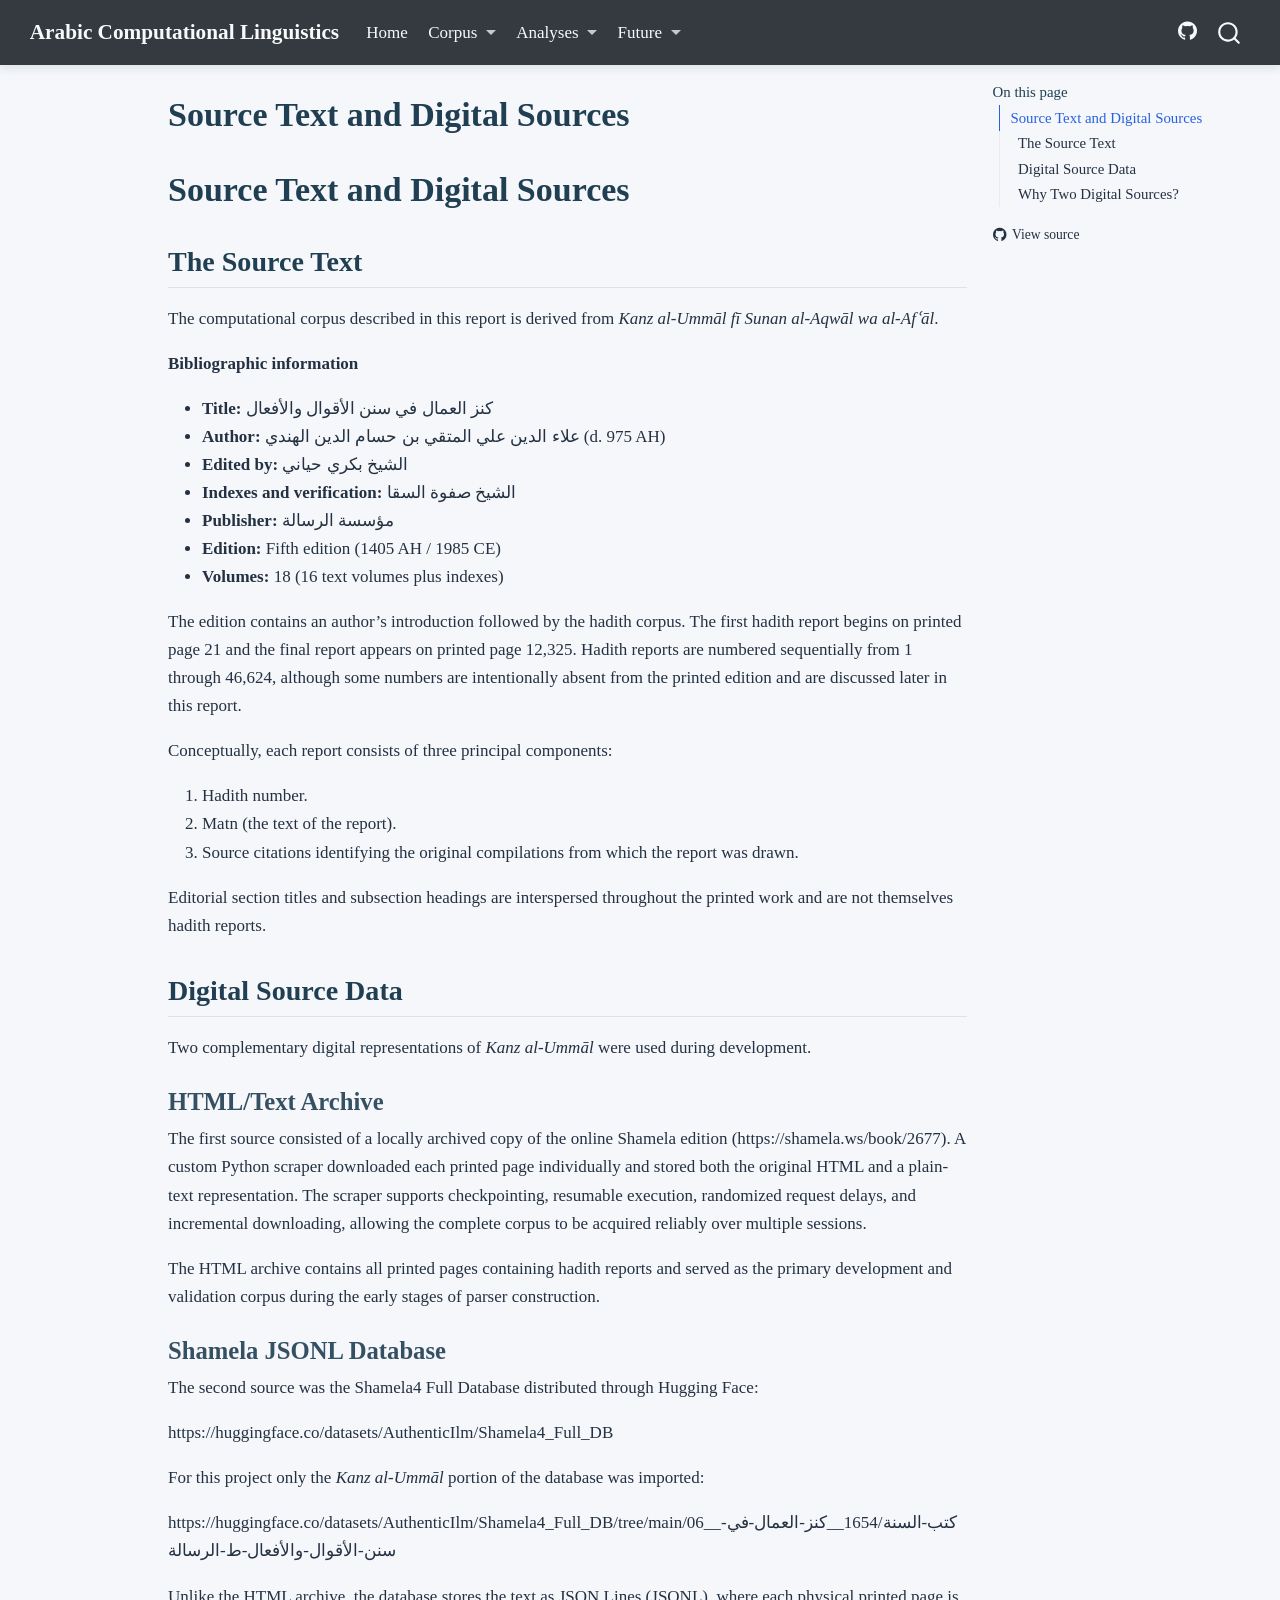
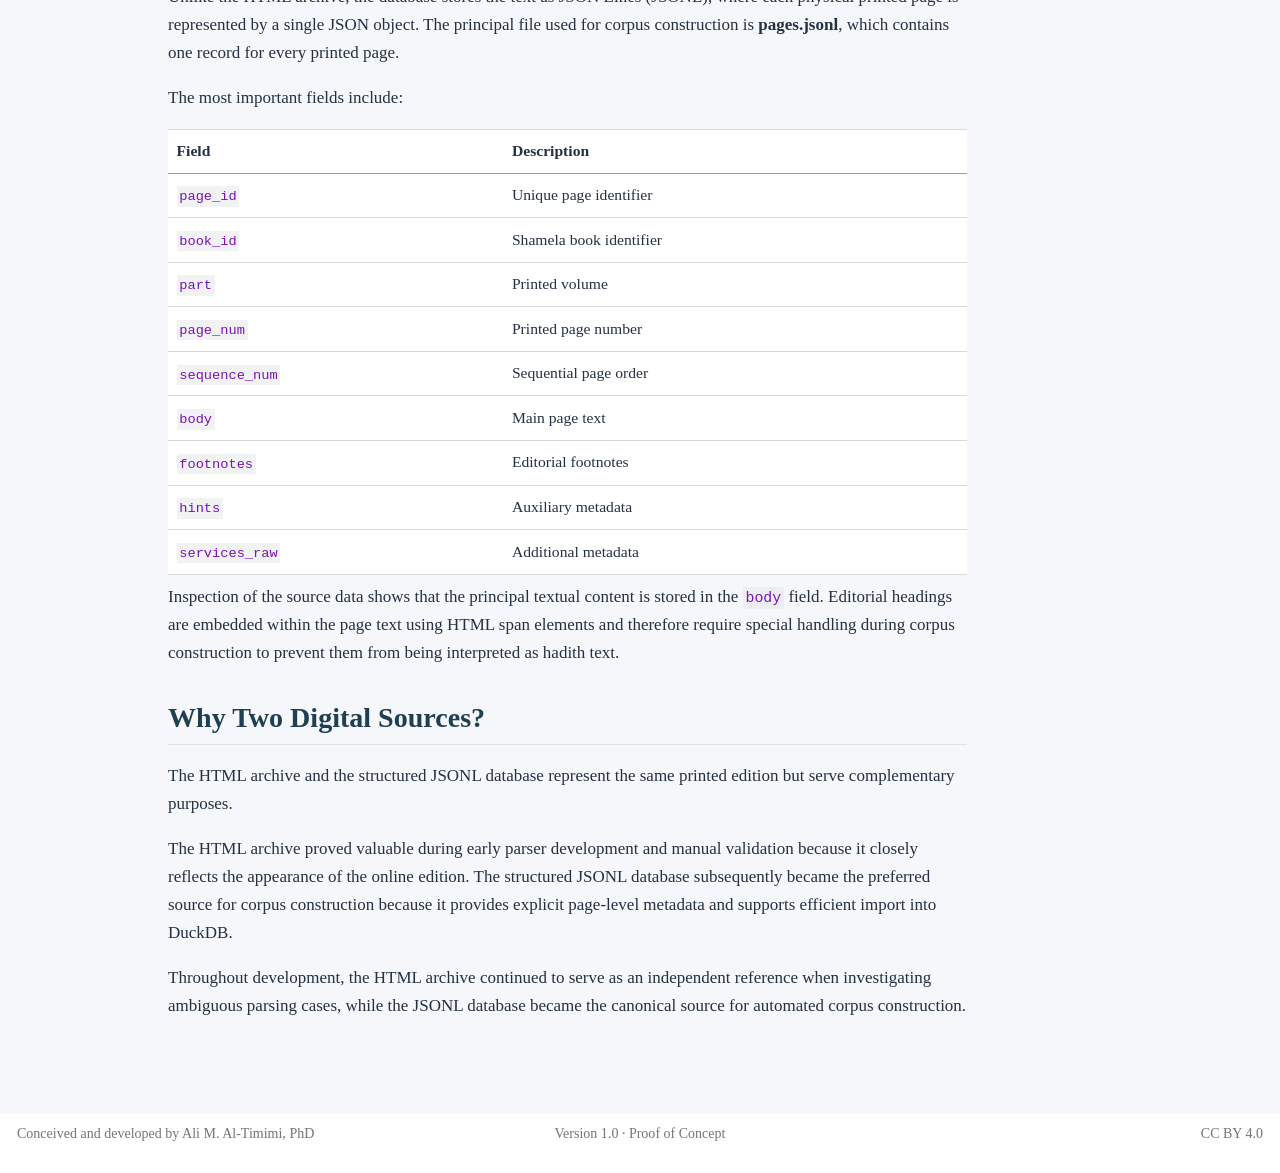
==== commit 1602b702: "Update website: future directions and navigation" ====
--- a/docs/01_source_text_and_digital_sources.html
+++ b/docs/01_source_text_and_digital_sources.html
@@ -131,10 +131,21 @@
   </li>  
     </ul>
   </li>
-  <li class="nav-item">
-    <a class="nav-link" href="./06_towards_computational_study_prophetic_traditions.html"> 
-<span class="menu-text">Future Directions</span></a>
-  </li>  
+  <li class="nav-item dropdown ">
+    <a class="nav-link dropdown-toggle" href="#" id="nav-menu-future" role="link" data-bs-toggle="dropdown" aria-expanded="false">
+ <span class="menu-text">Future</span>
+    </a>
+    <ul class="dropdown-menu" aria-labelledby="nav-menu-future">    
+        <li>
+    <a class="dropdown-item" href="./06_towards_computational_study_prophetic_traditions.html">
+ <span class="dropdown-text">Towards Computational Hadith Studies</span></a>
+  </li>  
+        <li>
+    <a class="dropdown-item" href="./07_possible_future_directions.html">
+ <span class="dropdown-text">Possible Future Directions</span></a>
+  </li>  
+    </ul>
+  </li>
 </ul>
             <ul class="navbar-nav navbar-nav-scroll ms-auto">
   <li class="nav-item compact">
@@ -158,15 +169,15 @@
     <h2 id="toc-title">On this page</h2>
    
   <ul>
-  <li><a href="#source-text-and-digital-sources" id="toc-source-text-and-digital-sources" class="nav-link active" data-scroll-target="#source-text-and-digital-sources"><span class="header-section-number">1</span> Source Text and Digital Sources</a>
+  <li><a href="#source-text-and-digital-sources" id="toc-source-text-and-digital-sources" class="nav-link active" data-scroll-target="#source-text-and-digital-sources">Source Text and Digital Sources</a>
   <ul class="collapse">
-  <li><a href="#the-source-text" id="toc-the-source-text" class="nav-link" data-scroll-target="#the-source-text"><span class="header-section-number">1.1</span> The Source Text</a></li>
-  <li><a href="#digital-source-data" id="toc-digital-source-data" class="nav-link" data-scroll-target="#digital-source-data"><span class="header-section-number">1.2</span> Digital Source Data</a>
+  <li><a href="#the-source-text" id="toc-the-source-text" class="nav-link" data-scroll-target="#the-source-text">The Source Text</a></li>
+  <li><a href="#digital-source-data" id="toc-digital-source-data" class="nav-link" data-scroll-target="#digital-source-data">Digital Source Data</a>
   <ul class="collapse">
-  <li><a href="#htmltext-archive" id="toc-htmltext-archive" class="nav-link" data-scroll-target="#htmltext-archive"><span class="header-section-number">1.2.1</span> HTML/Text Archive</a></li>
-  <li><a href="#shamela-jsonl-database" id="toc-shamela-jsonl-database" class="nav-link" data-scroll-target="#shamela-jsonl-database"><span class="header-section-number">1.2.2</span> Shamela JSONL Database</a></li>
+  <li><a href="#htmltext-archive" id="toc-htmltext-archive" class="nav-link" data-scroll-target="#htmltext-archive">HTML/Text Archive</a></li>
+  <li><a href="#shamela-jsonl-database" id="toc-shamela-jsonl-database" class="nav-link" data-scroll-target="#shamela-jsonl-database">Shamela JSONL Database</a></li>
   </ul></li>
-  <li><a href="#why-two-digital-sources" id="toc-why-two-digital-sources" class="nav-link" data-scroll-target="#why-two-digital-sources"><span class="header-section-number">1.3</span> Why Two Digital Sources?</a></li>
+  <li><a href="#why-two-digital-sources" id="toc-why-two-digital-sources" class="nav-link" data-scroll-target="#why-two-digital-sources">Why Two Digital Sources?</a></li>
   </ul></li>
   </ul>
 <div class="toc-actions"><ul><li><a href="https://github.com/ali-altimimi-phd/arabic-computational-linguistics/blob/main/01_source_text_and_digital_sources.qmd" class="toc-action"><i class="bi bi-github"></i>View source</a></li></ul></div></nav>
@@ -193,10 +204,10 @@
 </header>
 
 
-<section id="source-text-and-digital-sources" class="level1" data-number="1">
-<h1 data-number="1"><span class="header-section-number">1</span> Source Text and Digital Sources</h1>
-<section id="the-source-text" class="level2" data-number="1.1">
-<h2 data-number="1.1" class="anchored" data-anchor-id="the-source-text"><span class="header-section-number">1.1</span> The Source Text</h2>
+<section id="source-text-and-digital-sources" class="level1">
+<h1>Source Text and Digital Sources</h1>
+<section id="the-source-text" class="level2">
+<h2 class="anchored" data-anchor-id="the-source-text">The Source Text</h2>
 <p>The computational corpus described in this report is derived from <em>Kanz al-Ummāl fī Sunan al-Aqwāl wa al-Afʿāl</em>.</p>
 <p><strong>Bibliographic information</strong></p>
 <ul>
@@ -217,16 +228,16 @@
 </ol>
 <p>Editorial section titles and subsection headings are interspersed throughout the printed work and are not themselves hadith reports.</p>
 </section>
-<section id="digital-source-data" class="level2" data-number="1.2">
-<h2 data-number="1.2" class="anchored" data-anchor-id="digital-source-data"><span class="header-section-number">1.2</span> Digital Source Data</h2>
+<section id="digital-source-data" class="level2">
+<h2 class="anchored" data-anchor-id="digital-source-data">Digital Source Data</h2>
 <p>Two complementary digital representations of <em>Kanz al-Ummāl</em> were used during development.</p>
-<section id="htmltext-archive" class="level3" data-number="1.2.1">
-<h3 data-number="1.2.1" class="anchored" data-anchor-id="htmltext-archive"><span class="header-section-number">1.2.1</span> HTML/Text Archive</h3>
+<section id="htmltext-archive" class="level3">
+<h3 class="anchored" data-anchor-id="htmltext-archive">HTML/Text Archive</h3>
 <p>The first source consisted of a locally archived copy of the online Shamela edition (https://shamela.ws/book/2677). A custom Python scraper downloaded each printed page individually and stored both the original HTML and a plain-text representation. The scraper supports checkpointing, resumable execution, randomized request delays, and incremental downloading, allowing the complete corpus to be acquired reliably over multiple sessions.</p>
 <p>The HTML archive contains all printed pages containing hadith reports and served as the primary development and validation corpus during the early stages of parser construction.</p>
 </section>
-<section id="shamela-jsonl-database" class="level3" data-number="1.2.2">
-<h3 data-number="1.2.2" class="anchored" data-anchor-id="shamela-jsonl-database"><span class="header-section-number">1.2.2</span> Shamela JSONL Database</h3>
+<section id="shamela-jsonl-database" class="level3">
+<h3 class="anchored" data-anchor-id="shamela-jsonl-database">Shamela JSONL Database</h3>
 <p>The second source was the Shamela4 Full Database distributed through Hugging Face:</p>
 <p>https://huggingface.co/datasets/AuthenticIlm/Shamela4_Full_DB</p>
 <p>For this project only the <em>Kanz al-Ummāl</em> portion of the database was imported:</p>
@@ -282,8 +293,8 @@
 <p>Inspection of the source data shows that the principal textual content is stored in the <code>body</code> field. Editorial headings are embedded within the page text using HTML span elements and therefore require special handling during corpus construction to prevent them from being interpreted as hadith text.</p>
 </section>
 </section>
-<section id="why-two-digital-sources" class="level2" data-number="1.3">
-<h2 data-number="1.3" class="anchored" data-anchor-id="why-two-digital-sources"><span class="header-section-number">1.3</span> Why Two Digital Sources?</h2>
+<section id="why-two-digital-sources" class="level2">
+<h2 class="anchored" data-anchor-id="why-two-digital-sources">Why Two Digital Sources?</h2>
 <p>The HTML archive and the structured JSONL database represent the same printed edition but serve complementary purposes.</p>
 <p>The HTML archive proved valuable during early parser development and manual validation because it closely reflects the appearance of the online edition. The structured JSONL database subsequently became the preferred source for corpus construction because it provides explicit page-level metadata and supports efficient import into DuckDB.</p>
 <p>Throughout development, the HTML archive continued to serve as an independent reference when investigating ambiguous parsing cases, while the JSONL database became the canonical source for automated corpus construction.</p>
@@ -702,10 +713,10 @@
 <footer class="footer">
   <div class="nav-footer">
     <div class="nav-footer-left">
-<p>Ali M. Al-Timimi, PhD</p>
+<p>Conceived and developed by Ali M. Al-Timimi, PhD</p>
 </div>   
     <div class="nav-footer-center">
-<p>Version 1.0 — Proof of Concept</p>
+<p>Version 1.0 · Proof of Concept</p>
 <div class="toc-actions d-sm-block d-md-none"><ul><li><a href="https://github.com/ali-altimimi-phd/arabic-computational-linguistics/blob/main/01_source_text_and_digital_sources.qmd" class="toc-action"><i class="bi bi-github"></i>View source</a></li></ul></div></div>
     <div class="nav-footer-right">
 <p>CC BY 4.0</p>
